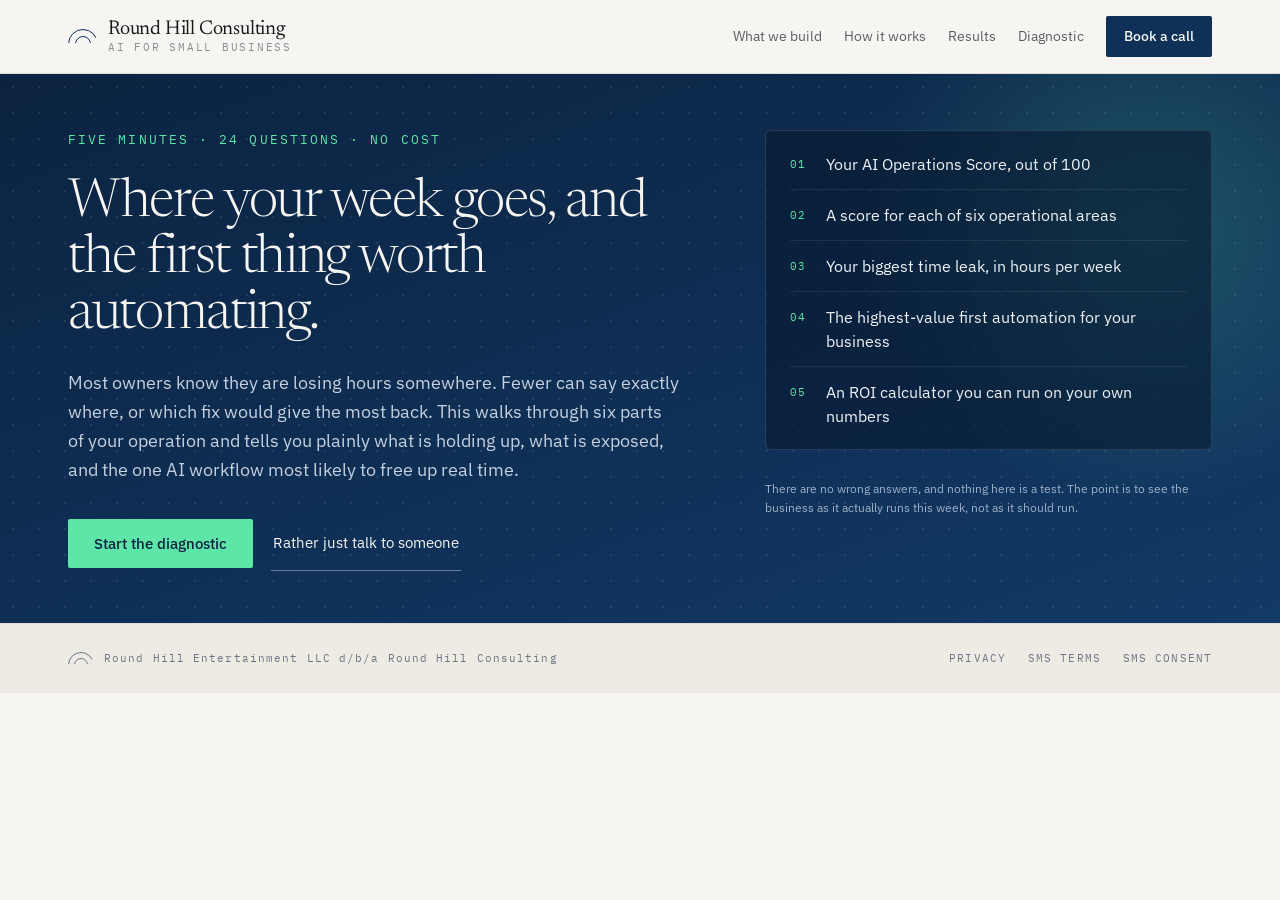
==== diagnostic/index.html @ 585e65a5 "Add files via upload" ====
<!doctype html>
<html lang="en">
<head>
  <meta charset="utf-8">
  <meta name="viewport" content="width=device-width, initial-scale=1">
  <meta name="description" content="A five-minute diagnostic for small business owners: find the biggest time leak in your operation and the first AI workflow worth building.">
  <meta name="theme-color" content="#0B2340">
  <title>Where Your Week Goes | Round Hill Consulting</title>
  <link rel="canonical" href="https://roundhillentertainment.com/diagnostic/">
  <link rel="preconnect" href="https://fonts.googleapis.com">
  <link rel="preconnect" href="https://fonts.gstatic.com" crossorigin>
  <link href="https://fonts.googleapis.com/css2?family=Newsreader:opsz,wght@6..72,300;6..72,400&family=IBM+Plex+Sans:wght@400;500&family=IBM+Plex+Mono:wght@400;500&display=swap" rel="stylesheet">
  <link rel="stylesheet" href="../assets/styles.css">
  <link rel="stylesheet" href="../assets/diagnostic.css">
</head>
<body>
<a class="skip-link" href="#main">Skip to content</a>

<header class="site-header">
  <div class="header-inner">
    <a class="brand" href="../index.html" aria-label="Round Hill Consulting home">
      <span class="mark" aria-hidden="true"></span>
      <span class="brand-text">
        <span class="brand-name">Round Hill Consulting</span>
        <span class="brand-sub">AI for small business</span>
      </span>
    </a>
    <nav class="site-nav" aria-label="Primary navigation">
      <a href="../index.html#services">What we build</a>
      <a href="../index.html#approach">How it works</a>
      <a href="../index.html#work">Results</a>
      <a href="../diagnostic/">Diagnostic</a>
      <a class="nav-cta" href="../index.html#contact">Book a call</a>
    </nav>
  </div>
</header>

<main id="main">

  <!-- ============ INTRO ============ -->
  <section class="dx-hero on-navy" id="dxIntro">
    <div class="dots" aria-hidden="true"></div>
    <div class="glow tr" aria-hidden="true"></div>
    <div class="dx-hero-inner">
      <div>
        <p class="eyebrow">Five minutes &middot; 24 questions &middot; no cost</p>
        <h1>Where your week goes, and the first thing worth automating.</h1>
        <p class="dx-lede">Most owners know they are losing hours somewhere. Fewer can say exactly where, or which fix would give the most back. This walks through six parts of your operation and tells you plainly what is holding up, what is exposed, and the one AI workflow most likely to free up real time.</p>

        <div class="dx-resume" id="dxIntroResume" hidden>
          <p id="dxResumeNote">You have answers saved from last time.</p>
          <button class="dx-linkbtn" type="button" id="dxResume">Pick up where I left off</button>
        </div>

        <div class="actions">
          <button class="btn mint" type="button" id="dxStart">Start the diagnostic</button>
          <a class="link-under" href="../index.html#contact">Rather just talk to someone</a>
        </div>
      </div>

      <div>
        <ul class="dx-get">
          <li><span>01</span>Your AI Operations Score, out of 100</li>
          <li><span>02</span>A score for each of six operational areas</li>
          <li><span>03</span>Your biggest time leak, in hours per week</li>
          <li><span>04</span>The highest-value first automation for your business</li>
          <li><span>05</span>An ROI calculator you can run on your own numbers</li>
        </ul>
        <p class="dx-fineprint">There are no wrong answers, and nothing here is a test. The point is to see the business as it actually runs this week, not as it should run.</p>
      </div>
    </div>
  </section>

  <!-- ============ QUIZ ============ -->
  <section class="dx-quizwrap" id="dxQuiz" hidden>
    <div class="dx-prog">
      <span class="dx-progtrack"><span class="dx-progfill" id="dxProgFill"></span></span>
      <span class="dx-prognum" id="dxProgNum">1 / 24</span>
    </div>
    <div id="dxQCard">
      <p class="dx-part" id="dxPart">Part 1</p>
      <h2 class="dx-qtext" id="dxQText">&nbsp;</h2>
      <div class="dx-opts" id="dxOpts" role="group" aria-label="Answer options"></div>
      <div class="dx-nav">
        <button type="button" id="dxBack">&larr; Back</button>
        <button type="button" id="dxSkip">Skip this one</button>
        <span class="dx-hint">Press 1&ndash;5 to answer</span>
      </div>
    </div>
  </section>

  <!-- ============ RESULTS ============ -->
  <section id="dxResults" hidden>

    <div class="dx-rwrap">
      <div class="dx-verdict">
        <div class="dx-gauge">
          <svg viewBox="0 0 280 160" role="img" aria-labelledby="dxGaugeTitle">
            <title id="dxGaugeTitle">Your AI Operations Score</title>
            <path d="M 20 140 A 120 120 0 0 1 260 140" fill="none" stroke="#E7E5DE" stroke-width="14"/>
            <path d="M 20 140 A 120 120 0 0 1 260 140" fill="none" stroke="#A24A2E" stroke-width="14" stroke-dasharray="147 377" opacity=".16"/>
            <path d="M 20 140 A 120 120 0 0 1 260 140" fill="none" stroke="#B07C28" stroke-width="14" stroke-dasharray="113 377" stroke-dashoffset="-147" opacity=".2"/>
            <path d="M 20 140 A 120 120 0 0 1 260 140" fill="none" stroke="#2F6F4F" stroke-width="14" stroke-dasharray="117 377" stroke-dashoffset="-260" opacity=".18"/>
            <path id="dxArc" d="M 20 140 A 120 120 0 0 1 260 140" fill="none" stroke="#B07C28" stroke-width="14" stroke-dasharray="0 377" stroke-linecap="butt"/>
          </svg>
          <div class="dx-gnum">
            <b id="dxScore">0</b>
            <i>out of 100</i>
          </div>
        </div>
        <div>
          <span class="dx-band-label is-exposed" id="dxBandLabel">Exposed</span>
          <h2 id="dxVerdictH">&nbsp;</h2>
          <p id="dxVerdictP">&nbsp;</p>
        </div>
      </div>

      <div class="grid-3">
        <div class="metric">
          <p class="mono">Time leaking now</p>
          <p class="metric-fig" id="dxLeak">&nbsp;</p>
          <p>Hours a week going into manual admin, chasing and coordination across you and the team.</p>
        </div>
        <div class="metric">
          <p class="mono">Best first target</p>
          <p class="metric-fig" id="dxTarget" style="font-size:30px">&nbsp;</p>
          <p>The area where a single workflow would remove the most repeated effort.</p>
        </div>
        <div class="metric">
          <p class="mono">Recoverable capacity</p>
          <p class="metric-fig" id="dxCapacity">&nbsp;</p>
          <p>Per week, on expected assumptions. You can adjust these in the calculator below.</p>
        </div>
      </div>
    </div>

    <!-- gate -->
    <div class="dx-gate" id="dxLocked">
      <div class="glow" aria-hidden="true"></div>
      <div class="dx-gate-inner">
        <div>
          <h2>Get the full report, including your ROI numbers</h2>
          <p>You have your score. The rest of the report goes into where the time is going and what it is worth. Tell us where to send it and it opens straight away.</p>
          <ul class="dx-locklist">
            <li>Your six area scores, with what each one means</li>
            <li>An impact-versus-effort map of five automation options</li>
            <li>Weekly, monthly and annual capacity figures</li>
            <li>A calculator you can run on your own hourly rates and job values</li>
          </ul>
        </div>
        <form class="dx-form" id="dxGate" novalidate>
          <div class="dx-field">
            <label for="gName">Your name</label>
            <input id="gName" name="name_" type="text" autocomplete="name" required>
          </div>
          <div class="dx-field">
            <label for="gEmail">Email</label>
            <input id="gEmail" name="email" type="email" autocomplete="email" required>
          </div>
          <div class="dx-two">
            <div class="dx-field">
              <label for="gCompany">Business</label>
              <input id="gCompany" name="company" type="text" autocomplete="organization">
            </div>
            <div class="dx-field">
              <label for="gPhone">Phone <span style="text-transform:none;letter-spacing:0">(optional)</span></label>
              <input id="gPhone" name="phone" type="tel" autocomplete="tel">
            </div>
          </div>
          <label class="dx-check">
            <input type="checkbox" name="consent">
            <span>If you have given a phone number, tick here to agree to receive text messages from Round Hill Consulting about your report. Message and data rates may apply. Reply STOP to opt out. See our <a href="../sms-terms/">SMS terms</a>.</span>
          </label>
          <p class="dx-msg" id="dxGateMsg"></p>
          <button class="btn" type="submit">Open my full report</button>
          <p class="dx-fineprint">We use this to send your report and, if it is useful, to follow up once. No list, no drip sequence you did not ask for.</p>
        </form>
      </div>
    </div>

    <!-- full report -->
    <div id="dxFull" hidden>

      <div class="dx-rwrap">
        <section class="dx-sec">
          <div class="dx-sec-head">
            <p class="eyebrow">Your operations map</p>
            <h2>Where the business is holding up, and where it is not</h2>
            <p>Six areas, each scored out of 100 from your answers. Anything in amber or red is where effort is leaking out of the week.</p>
          </div>
          <div id="dxMap"></div>
        </section>

        <section class="dx-sec">
          <div class="dx-sec-head">
            <p class="eyebrow">Your primary insight</p>
            <h2 id="dxInsightH">&nbsp;</h2>
            <p id="dxInsightP">&nbsp;</p>
          </div>
          <div class="dx-matrix">
            <div class="dx-axis-y">Business impact</div>
            <div class="dx-quad is-start">
              <p class="dx-quadlab">High impact &middot; low effort &middot; start here</p>
              <span class="dx-chip" data-opp="leadresp">New lead response and follow-up</span>
            </div>
            <div class="dx-quad">
              <p class="dx-quadlab">High impact &middot; medium effort</p>
              <span class="dx-chip" data-opp="updates">Customer status updates</span>
              <span class="dx-chip" data-opp="handoffs">Internal job handoffs</span>
            </div>
            <div class="dx-quad">
              <p class="dx-quadlab">Medium impact &middot; low effort</p>
              <span class="dx-chip" data-opp="invoices">Invoice and payment reminders</span>
            </div>
            <div class="dx-quad">
              <p class="dx-quadlab">Medium impact &middot; medium effort</p>
              <span class="dx-chip" data-opp="docs">Document and admin flow</span>
            </div>
            <div class="dx-axis-c"></div>
            <div class="dx-axis-x">Lower setup effort</div>
            <div class="dx-axis-x">Higher setup effort</div>
          </div>
        </section>

        <section class="dx-sec">
          <div class="dx-sec-head">
            <p class="eyebrow">What this could change</p>
            <h2>The same week, with one workflow doing the repetitive part</h2>
          </div>
          <div class="dx-ba">
            <div>
              <div class="dx-barow">
                <p>Today</p>
                <div class="dx-batrack"><span class="dx-bafill" id="dxBarToday"></span></div>
                <p class="dx-bafig"><span id="dxToday">0</span> hours a week on manual coordination</p>
              </div>
              <div class="dx-barow">
                <p>With a focused first automation</p>
                <div class="dx-batrack"><span class="dx-bafill is-after" id="dxBarAfter"></span></div>
                <p class="dx-bafig"><span id="dxAfterHrs">0</span> hours a week, freeing <span id="dxSaved">0</span></p>
              </div>
            </div>
            <div class="dx-mult">
              <div class="dx-multrow"><span>Per month</span><b><span id="dxMonth">0</span> hours</b></div>
              <div class="dx-multrow"><span>Per year</span><b><span id="dxYear">0</span> hours</b></div>
              <div class="dx-multrow"><span>Working days a year</span><b><span id="dxDays">0</span> days</b></div>
            </div>
          </div>
        </section>

        <section class="dx-sec">
          <div class="dx-sec-head">
            <p class="eyebrow">ROI calculator</p>
            <h2>Estimated potential impact, on your numbers</h2>
            <p>Prefilled from your answers. Change anything that does not match your business. All figures are estimates of potential, not a forecast.</p>
          </div>

          <div class="dx-calc">
            <div class="dx-inputs">
              <div class="dx-in">
                <label for="cHours">Hours a week on the workflow you want to improve</label>
                <input id="cHours" type="number" min="0" step="0.5" value="10">
              </div>
              <div class="dx-in">
                <label for="cRate">Value of an hour of that time</label>
                <div class="dx-seg">
                  <button type="button" data-rate="100" class="is-on">Owner &middot; $100</button>
                  <button type="button" data-rate="45">Team &middot; $45</button>
                </div>
                <input id="cRate" type="number" min="0" step="5" value="100">
                <em>For a team member, use hourly pay plus taxes, benefits, insurance and overhead. Hourly pay &times; 1.3 is a reasonable starting point.</em>
              </div>
              <div class="dx-in">
                <label for="cAssume">Assumptions</label>
                <select id="cAssume">
                  <option value="conservative">Conservative &middot; 25% automatable, 30% time removed</option>
                  <option value="expected" selected>Expected &middot; 40% automatable, 50% time removed</option>
                  <option value="ambitious">Ambitious &middot; 60% automatable, 70% time removed</option>
                </select>
              </div>

              <label class="dx-toggle">
                <input type="checkbox" id="cLeadsOn">
                <span>Include the revenue effect
                  <em>Only worth doing if you know your enquiry volume and conversion rate. Otherwise the time figures are the honest part.</em>
                </span>
              </label>

              <div id="cLeadFields" hidden>
                <div class="dx-two">
                  <div class="dx-in">
                    <label for="cEnq">Qualified enquiries a month</label>
                    <input id="cEnq" type="number" min="0" step="1" value="20">
                  </div>
                  <div class="dx-in">
                    <label for="cConv">Current conversion rate %</label>
                    <input id="cConv" type="number" min="0" max="100" step="1" value="25">
                  </div>
                </div>
                <div class="dx-in">
                  <label for="cPts">Expected improvement, percentage points</label>
                  <input id="cPts" type="number" min="0" max="20" step="1" value="2">
                  <em>One to three points is realistic from faster response and consistent follow-up. Larger claims are not.</em>
                </div>
                <div class="dx-two">
                  <div class="dx-in">
                    <label for="cJob">Average job value</label>
                    <input id="cJob" type="number" min="0" step="500" value="10000">
                  </div>
                  <div class="dx-in">
                    <label for="cMargin">Gross margin %</label>
                    <input id="cMargin" type="number" min="0" max="100" step="1" value="30">
                  </div>
                </div>
              </div>

              <div class="dx-two">
                <div class="dx-in">
                  <label for="cOneTime">One-time build cost</label>
                  <input id="cOneTime" type="number" min="0" step="500" value="6000">
                </div>
                <div class="dx-in">
                  <label for="cMonthly">Monthly software and support</label>
                  <input id="cMonthly" type="number" min="0" step="50" value="350">
                </div>
              </div>
            </div>

            <div>
              <div class="dx-outs">
                <div class="dx-out"><p>Time back</p><p class="dx-outval" id="oTime">&nbsp;</p></div>
                <div class="dx-out"><p>Labour value a year</p><p class="dx-outval" id="oLabour">&nbsp;</p></div>
                <div class="dx-out"><p>Gross profit potential</p><p class="dx-outval" id="oGp">&nbsp;</p></div>
                <div class="dx-out"><p>Payback</p><p class="dx-outval" id="oPayback">&nbsp;</p></div>
              </div>
              <div class="dx-headline">
                <span>Estimated first-year net value <b id="oNet">&nbsp;</b></span>
                <span class="mono">Estimated ROI <b style="font-size:20px" id="oRoi">&nbsp;</b></span>
              </div>
              <div class="dx-chartwrap">
                <svg id="dxChart" viewBox="0 0 560 170" role="img" aria-label="Cumulative value against investment over twelve months"></svg>
                <div class="dx-legend">
                  <span><i class="dx-swatch" aria-hidden="true"></i>Value recovered</span>
                  <span><i class="dx-swatch is-inv" aria-hidden="true"></i>Investment</span>
                </div>
              </div>
              <p class="dx-leadnote" id="oLeads">&nbsp;</p>
              <details class="dx-details">
                <summary>Assumptions used</summary>
                <p id="oAssumeText">&nbsp;</p>
                <p>Actual results depend on your current process, team adoption and the workflow selected. Revenue figures are potential gross profit, not guaranteed revenue, and use gross profit rather than turnover so the return is not overstated.</p>
              </details>
            </div>
          </div>
        </section>
      </div>

      <div class="dx-close">
        <div class="dx-close-inner">
          <div>
            <p class="eyebrow">Recommended next step</p>
            <h2>Start with <span id="dxNextTarget">&nbsp;</span></h2>
            <p id="dxNextP">&nbsp;</p>
            <p>On a 30-minute AI Operations Review we map this one workflow properly, check these assumptions against how your business actually runs, and tell you the simplest version worth building first. If the numbers do not hold up, we will say so.</p>
            <div class="actions">
              <a class="btn" href="../index.html#contact">Book the review</a>
              <button class="dx-linkbtn" type="button" id="dxRestart">Start the diagnostic again</button>
            </div>
          </div>
          <div>
            <p class="dx-caveat">Your weakest area was <span id="dxWeakest">&nbsp;</span>, which is why the recommendation lands where it does. If you think that is wrong, it usually means one answer was read differently than intended, and it is worth saying so on the call. A diagnostic is a starting point for a conversation, not a verdict on the business.</p>
          </div>
        </div>
      </div>

    </div>
  </section>

</main>

<footer class="site-footer">
  <div class="footer-inner">
    <a class="footer-brand" href="../index.html">
      <span class="mark" aria-hidden="true"></span>
      <span class="footer-legal">Round Hill Entertainment LLC d/b/a Round Hill Consulting</span>
    </a>
    <nav class="footer-nav" aria-label="Footer navigation">
      <a href="../privacy/">Privacy</a>
      <a href="../sms-terms/">SMS terms</a>
      <a href="../sms-consent/">SMS consent</a>
    </nav>
  </div>
</footer>

<script src="../assets/diagnostic.js"></script>
</body>
</html>
---- assets/styles.css ----
/* Round Hill Consulting — 2026 redesign v2 */
:root{
  --paper:#F6F5F1; --panel:#FBFAF7; --tint:#EAECF1; --deep:#EDEBE4;
  --ink:#16181C; --dim:#5A5F66; --mute:#8A8F96; --rule:#DFDDD6; --hair:#E7E5DE;
  --navy:#0F3057; --navy-deep:#0B2340; --mint:#5EE6A8; --mint-ink:#1B7F58;
  --on-navy:#C5D0DF; --on-navy-mute:#9DB0C8; --on-navy-dim:#7F94B0; --navy-line:rgba(255,255,255,.12);
  --max:1240px;
  --serif:'Newsreader',Georgia,'Times New Roman',serif;
  --sans:'IBM Plex Sans',Helvetica,Arial,sans-serif;
  --mono:'IBM Plex Mono',ui-monospace,Menlo,monospace;
}
*{box-sizing:border-box}
html{scroll-behavior:smooth;scroll-padding-top:84px}
body{margin:0;background:var(--paper);color:var(--ink);font-family:var(--sans);font-size:16px;line-height:1.55;-webkit-font-smoothing:antialiased}
img{max-width:100%;display:block}
a{color:var(--navy);text-decoration:none}
a:hover{color:var(--ink)}
h1,h2,h3{font-family:var(--serif);font-weight:300;letter-spacing:-.022em;margin:0;text-wrap:pretty}
h3{font-weight:400}
p{margin:0;text-wrap:pretty}
.wrap{max-width:var(--max);margin:0 auto;padding:0 48px}
.skip-link{position:fixed;top:-60px;left:16px;z-index:100;background:var(--navy);color:var(--paper);padding:10px 14px;transition:top 160ms ease}
.skip-link:focus{top:16px}
.eyebrow{font-family:var(--mono);font-size:13px;letter-spacing:.16em;text-transform:uppercase;color:var(--mute)}
.eyebrow.mint{color:var(--mint)}
.mono{font-family:var(--mono);font-size:10.5px;letter-spacing:.12em;text-transform:uppercase;color:var(--mute)}
.on-navy .eyebrow{color:var(--mint)}

@keyframes wave{0%,100%{transform:scaleY(.25)}50%{transform:scaleY(1)}}
@keyframes ring{0%{transform:scale(.7);opacity:.7}100%{transform:scale(1.9);opacity:0}}
@keyframes blink{0%,49%{opacity:1}50%,100%{opacity:0}}
@keyframes pulse{0%,100%{opacity:1}50%{opacity:.35}}
@keyframes drift{0%{transform:translate3d(0,0,0)}100%{transform:translate3d(-60px,40px,0)}}

/* scroll reveal */
.reveal{opacity:0;transform:translateY(22px);transition:opacity .8s ease,transform .8s ease}
.reveal.d1{transition-delay:.15s}.reveal.d2{transition-delay:.27s}
.reveal.is-in{opacity:1;transform:none}
@media(prefers-reduced-motion:reduce){
  .reveal{opacity:1;transform:none;transition:none}
  *,*::before,*::after{animation-duration:.01ms!important;animation-iteration-count:1!important}
}

/* header */
.site-header{position:sticky;top:0;z-index:50;background:rgba(246,245,241,.88);backdrop-filter:blur(12px);-webkit-backdrop-filter:blur(12px);border-bottom:1px solid var(--rule)}
.header-inner{display:flex;align-items:center;justify-content:space-between;gap:32px;padding:16px 48px;max-width:var(--max);margin:0 auto}
.brand{display:flex;align-items:center;gap:12px;flex:none;color:var(--ink)}
.brand:hover{color:var(--ink)}
.mark{width:28px;height:14px;position:relative;overflow:hidden;flex:none}
.mark::before,.mark::after{content:"";position:absolute;border-radius:50%;border:1.25px solid var(--navy)}
.mark::before{left:0;top:0;width:28px;height:28px}
.mark::after{left:7px;top:7px;width:14px;height:14px}
.brand-text{display:flex;flex-direction:column;gap:3px}
.brand-name{font-family:var(--serif);font-size:20px;line-height:1;letter-spacing:-.01em;white-space:nowrap}
.brand-sub{font-family:var(--mono);font-size:11px;letter-spacing:.16em;text-transform:uppercase;color:var(--mute);line-height:1;white-space:nowrap}
.site-nav{display:flex;align-items:center;flex-wrap:wrap;justify-content:flex-end;gap:10px 22px;font-size:14px;white-space:nowrap}
.site-nav a{color:var(--dim)}
.site-nav a:hover{color:var(--ink)}
.nav-cta{background:var(--navy);color:var(--paper)!important;padding:10px 18px;border-radius:2px;font-size:13.5px;font-weight:500}
.nav-cta:hover{background:var(--ink)}

/* buttons */
.actions{display:flex;align-items:center;gap:18px;flex-wrap:wrap}
.btn{display:inline-flex;align-items:center;background:var(--navy);color:var(--paper)!important;padding:15px 26px;border-radius:2px;font-size:15px;font-weight:500;font-family:var(--sans);border:none;cursor:pointer}
.btn:hover{background:var(--ink)}
.btn.mint{background:var(--mint);color:var(--navy-deep)!important}
.btn.mint:hover{background:var(--paper)}
.link-under{color:var(--ink);padding:15px 2px;font-size:15px;border-bottom:1px solid #C9C6BC}
.link-under:hover{color:var(--navy);border-bottom-color:var(--navy)}
.on-navy .link-under{color:var(--paper);border-bottom-color:rgba(246,245,241,.4)}
.on-navy .link-under:hover{color:var(--paper);border-bottom-color:var(--mint)}

/* dark sections */
.on-navy{background:var(--navy);color:var(--paper);position:relative;overflow:hidden}
.on-navy.deep{background:var(--navy-deep)}
.on-navy a{color:var(--paper)}
.glow{position:absolute;width:620px;height:620px;border-radius:50%;background:radial-gradient(circle,rgba(94,230,168,.2),transparent 65%);pointer-events:none}
.glow.tr{right:-180px;top:-160px}
.glow.bl{left:-200px;bottom:-260px}
.dots{position:absolute;inset:0;background-image:radial-gradient(rgba(255,255,255,.09) 1px,transparent 1px);background-size:26px 26px;animation:drift 18s linear infinite alternate;pointer-events:none}

/* hero */
.hero{background:linear-gradient(160deg,#0B2340 0%,#0F3057 60%,#123A66 100%)}
.hero-inner{position:relative;display:grid;grid-template-columns:minmax(0,1.15fr) minmax(0,1fr);gap:64px;align-items:center;padding:64px 48px 56px;max-width:var(--max);margin:0 auto}
.hero-flag{display:flex;align-items:center;gap:10px;margin-bottom:30px}
.hero-flag .dot{width:7px;height:7px;border-radius:50%;background:var(--mint);box-shadow:0 0 0 4px rgba(94,230,168,.2);animation:pulse 2.4s ease-in-out infinite;flex:none}
.hero-flag span:last-child{font-family:var(--mono);font-size:13px;letter-spacing:.16em;text-transform:uppercase;color:var(--on-navy-mute)}
.hero h1{font-size:clamp(40px,4.8vw,70px);line-height:1.02;letter-spacing:-.025em;margin-bottom:28px;max-width:15em}
.hero-lede{font-size:18.5px;line-height:1.62;color:var(--on-navy);margin-bottom:40px;max-width:32em}
.hero-facts{display:grid;grid-template-columns:repeat(3,minmax(0,1fr));gap:24px;margin-top:56px;padding-top:26px;border-top:1px solid rgba(255,255,255,.14);max-width:560px}
.hero-facts b{display:block;font-family:var(--serif);font-weight:300;font-size:26px;line-height:1}
.hero-facts span{display:block;font-family:var(--mono);font-size:10px;letter-spacing:.14em;text-transform:uppercase;color:var(--on-navy-mute);margin-top:8px}

/* live transcript */
.tx{background:rgba(8,26,48,.72);border:1px solid var(--navy-line);border-radius:6px;box-shadow:0 30px 80px rgba(0,0,0,.35);padding:26px 28px 24px;min-height:520px;display:flex;flex-direction:column;backdrop-filter:blur(8px)}
.tx-head{display:flex;align-items:center;justify-content:space-between;gap:16px;padding-bottom:18px;border-bottom:1px solid rgba(255,255,255,.1)}
.tx-live{display:flex;align-items:center;gap:12px}
.tx-live i{width:8px;height:8px;border-radius:50%;background:var(--mint);animation:pulse 1.6s ease-in-out infinite}
.tx-live span{font-family:var(--mono);font-size:11px;letter-spacing:.14em;text-transform:uppercase;color:var(--on-navy-mute)}
.wave{display:flex;align-items:center;gap:3px;height:18px}
.wave span{width:3px;height:100%;background:var(--mint);transform-origin:center;animation:wave 1.1s ease-in-out infinite}
.wave span:nth-child(2){animation-delay:.15s}.wave span:nth-child(3){animation-delay:.3s}.wave span:nth-child(4){animation-delay:.45s}.wave span:nth-child(5){animation-delay:.6s}.wave span:nth-child(6){animation-delay:.75s}.wave span:nth-child(7){animation-delay:.9s}.wave span:nth-child(8){animation-delay:1.05s}
.tx-body{display:flex;flex-direction:column;gap:16px;padding:22px 0 8px;flex:1}
.tx-line{display:grid;grid-template-columns:76px minmax(0,1fr);gap:14px;align-items:start}
.tx-line b{font-family:var(--mono);font-weight:400;font-size:10px;letter-spacing:.14em;text-transform:uppercase;padding-top:4px;color:var(--on-navy-mute)}
.tx-line.ai b{color:var(--mint)}
.tx-line p{font-size:15.5px;line-height:1.55;color:#EEF1F5}
.caret{display:inline-block;width:8px;height:16px;background:var(--mint);vertical-align:-2px;margin-left:2px;animation:blink 1s steps(1) infinite}
.tx-actions{display:flex;flex-wrap:wrap;gap:8px;min-height:34px;padding-top:14px;border-top:1px solid rgba(255,255,255,.1)}
.chip-done{display:inline-flex;align-items:center;gap:8px;font-family:var(--mono);font-size:10.5px;letter-spacing:.08em;text-transform:uppercase;color:var(--navy-deep);background:var(--mint);padding:7px 10px;border-radius:2px}
.tx-note{font-family:var(--mono);font-size:10.5px;letter-spacing:.1em;color:var(--on-navy-dim);margin-top:16px}

/* week band */
.band{background:var(--tint);border-bottom:1px solid #D6D9E1}
.band-inner{display:grid;grid-template-columns:repeat(2,minmax(0,1fr));gap:64px;align-items:center;padding:48px 48px;max-width:var(--max);margin:0 auto}
.band h2{font-size:clamp(30px,3vw,42px);line-height:1.15;color:var(--navy);margin-bottom:22px}
.band p{font-size:17.5px;line-height:1.68;color:#47505C;max-width:36em}
.week{background:var(--panel);border:1px solid #D6D9E1;padding:28px 30px 24px}
.week-head{display:flex;align-items:baseline;justify-content:space-between;gap:16px;margin-bottom:22px}
.week-head p:first-child{font-family:var(--mono);font-size:13px;letter-spacing:.14em;text-transform:uppercase;color:var(--navy)}
.week-head p:last-child{font-family:var(--serif);font-size:22px;color:var(--navy)}
.week-cols{display:grid;grid-template-columns:repeat(5,minmax(0,1fr));gap:12px;height:200px;align-items:end}
.week-col{display:flex;flex-direction:column;justify-content:flex-end;height:100%;gap:3px}
.week-col i{display:block;transition:height .9s cubic-bezier(.2,.7,.2,1)}
.week-col .adm{background:#C9CDD6}.week-col .wrk{background:var(--navy)}.week-col .ai{background:var(--mint)}
.week-col span{font-family:var(--mono);font-size:10px;letter-spacing:.1em;color:var(--mute);text-align:center;margin-top:8px}
.week-legend{display:flex;gap:20px;flex-wrap:wrap;margin-top:22px;padding-top:16px;border-top:1px solid var(--hair)}
.week-legend span{display:flex;align-items:center;gap:8px;font-size:12.5px;color:var(--dim)}
.week-legend i{width:10px;height:10px;display:block}

/* section furniture */
.section{border-bottom:1px solid var(--rule)}
.section.alt{background:var(--panel)}
.section-head{display:flex;align-items:baseline;justify-content:space-between;gap:40px;flex-wrap:wrap;padding:56px 0 16px}
.section-head h2,.h2{font-size:clamp(30px,3.2vw,44px);line-height:1.1}

/* services — alternating rows */
.svc{display:grid;grid-template-columns:repeat(2,minmax(0,1fr));gap:56px;align-items:center;padding:32px 0;border-top:1px solid var(--hair)}
.svc.flip .svc-text{order:2}
.svc.last{padding-bottom:56px;align-items:start}
.svc-num{font-family:var(--mono);font-size:15px;letter-spacing:.14em;color:var(--mint-ink);margin-bottom:20px}
.svc h3{font-size:clamp(26px,2.6vw,34px);line-height:1.18;letter-spacing:-.015em;margin-bottom:16px}
.svc-text>p:not([class]){font-size:16.5px;line-height:1.62;color:var(--dim);max-width:32em}
.tags{display:flex;flex-wrap:wrap;gap:8px;margin-top:22px}
.tag{font-family:var(--mono);font-size:10.5px;letter-spacing:.08em;text-transform:uppercase;color:var(--dim);border:1px solid var(--rule);padding:5px 9px}
.shot{background:var(--navy-deep);border-radius:6px;padding:28px;color:var(--paper);display:grid;gap:14px}
.shot .lbl{font-family:var(--mono);font-size:10px;letter-spacing:.12em;text-transform:uppercase;color:var(--on-navy-mute)}
.shot .dimlbl{font-family:var(--mono);font-size:10px;letter-spacing:.12em;text-transform:uppercase;color:var(--on-navy-dim)}
.cal{display:grid;grid-template-columns:repeat(5,minmax(0,1fr));gap:6px}
.cal div{background:rgba(255,255,255,.06);padding:12px 10px;border-radius:3px;font-family:var(--mono);font-size:10px;letter-spacing:.1em;color:var(--on-navy-mute)}
.cal .on{background:var(--mint);color:var(--navy-deep)}
.cal .on b{display:block;font-family:var(--sans);font-size:13px;font-weight:500;letter-spacing:0;margin-top:6px}
.crm{display:flex;align-items:center;justify-content:space-between;gap:14px;background:rgba(255,255,255,.06);padding:14px 16px;border-radius:3px}
.crm p:last-of-type{font-size:15px;margin-top:5px}
.crm .ok{color:var(--mint);font-size:18px}
.sms{display:flex;justify-content:flex-end}
.sms div{max-width:78%;background:var(--mint);color:var(--navy-deep);padding:12px 16px;border-radius:14px 14px 3px 14px;font-size:14.5px;line-height:1.5}
.memo{display:flex;gap:12px;align-items:flex-start}
.memo .you{flex:none;width:34px;height:34px;border-radius:50%;background:rgba(255,255,255,.1);display:flex;align-items:center;justify-content:center;font-family:var(--mono);font-size:11px;color:var(--on-navy-mute)}
.memo .bubble{background:rgba(255,255,255,.08);padding:12px 16px;border-radius:3px 14px 14px 14px;font-size:14.5px;line-height:1.5;flex:1}
.memo .wave{height:14px;gap:2px;margin-bottom:8px}.memo .wave span{width:2px;animation-duration:1.3s}
.tasks{display:grid;gap:1px;background:rgba(255,255,255,.08);border:1px solid rgba(255,255,255,.08);border-radius:3px;overflow:hidden}
.task{display:grid;grid-template-columns:26px minmax(0,1fr) auto;gap:12px;align-items:center;background:var(--navy-deep);padding:12px 16px;opacity:.55;transition:opacity .4s ease}
.task b{font-family:var(--mono);font-weight:400;font-size:13px;color:var(--on-navy-dim)}
.task p{font-size:14.5px;color:#EEF1F5}
.task span{font-family:var(--mono);font-size:10px;letter-spacing:.1em;text-transform:uppercase;color:var(--on-navy-dim)}
.task.is-now{opacity:1}.task.is-now b,.task.is-now span{color:var(--paper)}
.task.is-done{opacity:1}.task.is-done b,.task.is-done span{color:var(--mint)}
.browser{background:var(--navy-deep);border-radius:6px;overflow:hidden;color:var(--paper)}
.browser-bar{display:flex;align-items:center;gap:6px;padding:12px 16px;border-bottom:1px solid rgba(255,255,255,.08)}
.browser-bar i{width:9px;height:9px;border-radius:50%;background:rgba(255,255,255,.18)}
.browser-bar span{margin-left:12px;font-family:var(--mono);font-size:10.5px;color:var(--on-navy-dim)}
.avatar-row{display:grid;grid-template-columns:120px minmax(0,1fr);gap:24px;padding:28px;align-items:start}
.avatar{position:relative;width:120px;height:120px;display:flex;align-items:center;justify-content:center}
.avatar i{position:absolute;inset:0;border-radius:50%;border:1px solid var(--mint);animation:ring 2.4s ease-out infinite}
.avatar i:nth-child(2){animation-delay:.8s}.avatar i:nth-child(3){animation-delay:1.6s}
.avatar img{position:relative;width:96px;height:96px;border-radius:50%;object-fit:cover;object-position:50% 30%;border:2px solid rgba(94,230,168,.6)}
.convo{display:grid;gap:12px}
.convo .q{justify-self:end;max-width:85%;background:rgba(255,255,255,.1);padding:11px 15px;border-radius:14px 14px 3px 14px;font-size:14.5px;line-height:1.5}
.convo .a{max-width:90%;background:var(--mint);color:var(--navy-deep);padding:11px 15px;border-radius:14px 14px 14px 3px;font-size:14.5px;line-height:1.5}
.convo .flag{justify-self:start;display:inline-flex;align-items:center;gap:8px;font-family:var(--mono);font-size:10px;letter-spacing:.1em;text-transform:uppercase;color:var(--mint);border:1px solid rgba(94,230,168,.4);padding:6px 10px;border-radius:2px}
.convo .flag i{width:6px;height:6px;border-radius:50%;background:var(--mint)}
.dash-head{display:flex;align-items:center;justify-content:space-between;gap:16px;margin-bottom:4px}
.dash-head .stamp{font-family:var(--mono);font-size:10.5px;letter-spacing:.1em;color:var(--mint)}
.tiles-grid{display:grid;grid-template-columns:repeat(2,minmax(0,1fr));gap:10px}
.jtile{background:rgba(255,255,255,.06);border:1px solid rgba(255,255,255,.1);border-radius:4px;padding:16px;transition:border-color .5s ease,background .5s ease}
.jtile.hot{border-color:var(--mint);background:rgba(94,230,168,.1)}
.jtile b{font-size:15px;font-weight:500}
.jtile .bar{height:4px;background:rgba(255,255,255,.1);margin:12px 0 10px;border-radius:2px;overflow:hidden}
.jtile .bar i{display:block;height:100%;background:var(--mint);transition:width .8s cubic-bezier(.2,.7,.2,1)}
.jtile .stage{font-size:13px;color:var(--on-navy)}
.jtile .next{font-family:var(--mono);font-size:10px;letter-spacing:.1em;text-transform:uppercase;color:var(--on-navy-dim);margin-top:8px}
.list-rows{border-top:1px solid var(--rule)}
.list-row{display:flex;justify-content:space-between;gap:24px;padding:14px 0;border-bottom:1px solid var(--hair);font-size:15px}
.list-row span:last-child{font-family:var(--mono);font-size:11px;letter-spacing:.1em;text-transform:uppercase;color:var(--mute);white-space:nowrap}

/* approach */
.approach-inner{max-width:var(--max);margin:0 auto;padding:60px 48px}
.approach-head{display:grid;grid-template-columns:repeat(2,minmax(0,1fr));gap:56px;align-items:end;margin-bottom:40px}
.approach-head .eyebrow{font-size:15px;letter-spacing:.14em;margin-bottom:18px}
.approach-head p:not(.eyebrow){font-size:17px;line-height:1.64;color:var(--on-navy);max-width:30em}
.steps{list-style:none;margin:0;padding:0;display:grid;grid-template-columns:repeat(3,minmax(0,1fr));gap:1px}
.steps li{background:var(--navy);box-shadow:0 0 0 1px var(--navy-line);padding:32px 30px 36px;display:flex;flex-direction:column;gap:14px}
.step-top{display:flex;justify-content:space-between;align-items:baseline;gap:12px;font-family:var(--mono);font-size:11px;letter-spacing:.14em}
.step-top b{font-weight:400;color:var(--mint)}
.step-top span{color:var(--on-navy-mute)}
.steps h3{font-size:25px;line-height:1.2}
.steps p{font-size:15.5px;line-height:1.6;color:var(--on-navy)}

/* results */
.grid-3{display:grid;grid-template-columns:repeat(3,minmax(0,1fr));gap:1px;border:1px solid var(--rule)}
.metric{background:var(--paper);box-shadow:0 0 0 1px var(--rule);padding:38px 34px 34px}
.metric-fig{font-family:var(--serif);font-weight:300;font-size:64px;line-height:1;letter-spacing:-.03em;color:var(--navy);margin-bottom:18px}
.metric p:not([class]){font-size:15.5px;line-height:1.55;margin-bottom:14px}
.metric .mono{color:var(--mint-ink)}
.pad-b{padding-bottom:56px}

/* firm */
.firm{display:grid;grid-template-columns:minmax(0,1fr) minmax(0,1.5fr);gap:64px;align-items:center;padding:56px 0}
.portrait{aspect-ratio:4/5;max-width:440px;border:1px solid var(--rule);background:#E7EAF0;overflow:hidden;border-radius:4px}
.portrait img{width:100%;height:100%;object-fit:cover;object-position:50% 12%}
.firm h2{font-size:clamp(28px,2.8vw,38px);line-height:1.14;margin:18px 0 24px;max-width:22em}
.firm p:not([class]){font-size:17px;line-height:1.66;color:var(--dim);max-width:40em;margin-bottom:18px}
.stats{display:grid;grid-template-columns:repeat(3,minmax(0,1fr));gap:1px;border:1px solid var(--rule);margin-top:10px}
.stat{background:var(--paper);box-shadow:0 0 0 1px var(--rule);padding:20px 22px}
.stat-val{font-family:var(--serif);font-size:22px;margin-top:8px}

/* diagnostic promo */
.promo-inner{position:relative;max-width:var(--max);margin:0 auto;padding:56px 48px;display:grid;grid-template-columns:repeat(2,minmax(0,1fr));gap:56px;align-items:center}
.promo-inner .eyebrow{margin-bottom:18px}
.promo-inner h2{margin-bottom:20px}
.promo-inner p:not(.eyebrow){font-size:17px;line-height:1.64;color:var(--on-navy);max-width:34em;margin-bottom:30px}
.report{background:rgba(255,255,255,.05);border:1px solid var(--navy-line);border-radius:6px;padding:28px 30px}
.report-head{display:flex;justify-content:space-between;align-items:baseline;gap:16px;margin-bottom:22px}
.report-head .lbl{font-family:var(--mono);font-size:10.5px;letter-spacing:.14em;text-transform:uppercase;color:var(--on-navy-mute)}
.report-head b{font-family:var(--serif);font-weight:300;font-size:30px;line-height:1}
.report-head b small{font-size:14px;color:var(--on-navy-mute)}
.area{display:grid;grid-template-columns:minmax(0,150px) minmax(0,1fr) 34px;gap:14px;align-items:center;margin-bottom:12px}
.area p{font-size:13.5px;color:#EEF1F5}
.area .trk{height:6px;background:rgba(255,255,255,.1);border-radius:3px;overflow:hidden}
.area .trk i{display:block;height:100%;border-radius:3px;width:0;transition:width 1.2s cubic-bezier(.2,.7,.2,1)}
.area .trk .lo{background:#E0785A}.area .trk .mid{background:#E2B04A}.area .trk .hi{background:var(--mint)}
.is-in .area .trk i{width:var(--w)}
.area span{font-family:var(--mono);font-size:11px;color:var(--on-navy-mute);text-align:right}
.report-foot{font-family:var(--mono);font-size:10.5px;letter-spacing:.1em;color:var(--on-navy-dim);margin-top:22px;padding-top:16px;border-top:1px solid rgba(255,255,255,.1)}

/* newsletter */
.news{background:var(--tint);border-bottom:1px solid #D6D9E1}
.news-inner{max-width:var(--max);margin:0 auto;padding:40px 48px;display:grid;grid-template-columns:repeat(2,minmax(0,1fr));gap:40px;align-items:center}
.news .eyebrow{margin-bottom:14px}
.news h2{font-size:clamp(26px,2.6vw,34px);line-height:1.15;color:var(--navy)}
.news form{display:flex;gap:10px;flex-wrap:wrap;align-items:stretch}
.news input{flex:1;min-width:220px;font-family:var(--sans);font-size:15px;padding:14px 16px;border:1px solid #C9CDD6;border-radius:2px;background:var(--panel);color:var(--ink);outline:none}
.news input:focus{border-color:var(--navy);background:#fff}
.news button{font-family:var(--sans);font-size:15px;font-weight:500;background:var(--navy);color:var(--paper);border:none;border-radius:2px;padding:14px 24px;cursor:pointer}
.news button:hover{background:var(--ink)}
.news small{flex-basis:100%;font-size:12.5px;color:var(--dim)}

/* contact */
.contact-head{max-width:32em;padding:56px 0 40px}
.contact-head .eyebrow{margin-bottom:18px}
.contact-head h2{font-size:clamp(32px,3.6vw,50px);line-height:1.06;letter-spacing:-.025em;margin-bottom:20px}
.contact-head p:not([class]){font-size:17.5px;line-height:1.65;color:var(--dim)}
.panels{display:grid;grid-template-columns:repeat(2,minmax(0,1fr));gap:1px;background:var(--rule);border:1px solid var(--rule);align-items:stretch}
.widget-slot{min-height:592px}
.widget-slot chat-widget{display:block;width:100%}
.panel{background:var(--panel);padding:34px 38px 38px}
.panel-head{display:flex;align-items:baseline;justify-content:space-between;gap:24px;padding-bottom:22px;border-bottom:1px solid var(--hair);margin-bottom:26px}
.panel-head h3{font-size:23px;line-height:1.2}
.tiles{display:grid;grid-template-columns:minmax(0,.85fr) minmax(0,1.4fr) minmax(0,.95fr);gap:1px;background:var(--rule);border:1px solid var(--rule);margin-top:1px}
.tile{background:var(--paper);padding:26px 30px;color:var(--ink)}
a.tile:hover{background:var(--tint);color:var(--navy)}
.tile-val{font-family:var(--serif);font-size:22px;letter-spacing:-.01em;margin-top:10px;overflow-wrap:anywhere}
.tile-val.nowrap{white-space:nowrap}
.sms-disclosure{font-size:12.5px;line-height:1.6;color:var(--dim);max-width:60em;padding:26px 0 48px}
.sms-disclosure a{border-bottom:1px solid rgba(15,48,87,.3)}

/* footer */
.site-footer{border-top:1px solid var(--rule);background:var(--deep)}
.footer-inner{display:flex;align-items:center;justify-content:space-between;gap:32px;flex-wrap:wrap;padding:26px 48px;max-width:var(--max);margin:0 auto}
.footer-brand{display:flex;align-items:center;gap:12px}
.footer-brand .mark{width:24px;height:12px}
.footer-brand .mark::before{width:24px;height:24px;border-color:#6E7684}
.footer-brand .mark::after{left:6px;top:6px;width:12px;height:12px;border-color:#6E7684}
.footer-legal{font-family:var(--mono);font-size:11px;letter-spacing:.1em;color:#6E7684}
.footer-nav{display:flex;gap:22px;font-family:var(--mono);font-size:11px;letter-spacing:.1em;text-transform:uppercase}
.footer-nav a{color:#6E7684}
.footer-nav a:hover{color:var(--navy)}

/* inner page hero (legal, 404, diagnostic) */
.page-hero{background:linear-gradient(160deg,#0B2340 0%,#0F3057 70%,#123A66 100%)}
.page-hero-inner{position:relative;max-width:820px;margin:0 auto;padding:56px 48px 48px}
.page-hero-inner.wide{max-width:var(--max)}
.page-hero .eyebrow{color:var(--mint);margin-bottom:18px}
.page-hero h1{font-size:clamp(34px,5vw,54px);line-height:1.04;margin-bottom:22px}
.page-hero .legal-intro{font-size:19px;line-height:1.6;color:var(--on-navy);max-width:38em}
.page-hero .legal-meta{font-family:var(--mono);font-size:12px;letter-spacing:.04em;color:var(--on-navy-mute);border-top:1px solid var(--navy-line);padding-top:22px;margin-top:26px}
.page-hero .legal-meta strong{color:var(--paper);font-weight:500}

/* legal pages */
.legal-page{max-width:820px;margin:0 auto;padding:40px 48px 90px}
.legal-page h2{font-size:26px;line-height:1.2;margin:48px 0 16px;padding-top:26px;border-top:1px solid var(--rule)}
.legal-page h2:first-child{margin-top:0;padding-top:0;border-top:none}
.legal-page p,.legal-page li{font-size:16.5px;line-height:1.7;color:#3C434C}
.legal-page p+p{margin-top:16px}
.legal-page ul{margin:16px 0 0;padding-left:22px}
.legal-page li+li{margin-top:10px}
.legal-page a{border-bottom:1px solid rgba(15,48,87,.3)}
.legal-page blockquote{margin:22px 0;padding:22px 26px;background:var(--panel);border-left:3px solid var(--mint)}
.legal-page blockquote p{font-family:var(--serif);font-size:19px;line-height:1.5;color:var(--ink)}
.policy-highlight{margin:0 0 30px;padding:24px 28px;background:var(--tint);border:1px solid #D6D9E1}
.policy-highlight p{color:var(--navy);font-size:15.5px;line-height:1.6}

/* responsive */
@media(max-width:1000px){
  .hero-inner,.band-inner,.svc,.firm,.approach-head,.promo-inner,.news-inner{grid-template-columns:1fr;gap:40px}
  .svc.flip .svc-text{order:0}
  .hero-inner{padding:48px 48px 44px}
  .tx{min-height:0}
  .steps,.grid-3,.panels,.tiles,.stats{grid-template-columns:1fr}
  .section-head{padding:44px 0 12px}
  .contact-head{padding:44px 0 28px}
  .portrait{max-width:360px}
  .avatar-row{grid-template-columns:1fr}
}
@media(max-width:640px){
  .wrap,.header-inner,.hero-inner,.band-inner,.footer-inner,.legal-page,.approach-inner,.promo-inner,.news-inner,.page-hero-inner{padding-left:24px;padding-right:24px}
  .site-nav{gap:8px 16px;font-size:13px}
  .hero-facts{grid-template-columns:1fr 1fr}
  .tx{padding:20px 18px}
  .tx-line{grid-template-columns:1fr;gap:4px}
  .shot,.week{padding:20px}
  .tiles-grid{grid-template-columns:1fr}
  .panel{padding:26px 24px 30px}
}
---- assets/diagnostic.css ----
/* Round Hill Consulting — diagnostic */
.dx-hero{background:linear-gradient(160deg,#0B2340 0%,#0F3057 60%,#123A66 100%)}
.dx-hero-inner{position:relative;display:grid;grid-template-columns:minmax(0,1.4fr) minmax(0,1fr);gap:72px;align-items:start;padding:56px 48px 52px;max-width:var(--max);margin:0 auto}
.dx-hero .eyebrow{color:var(--mint)}
.dx-hero h1{color:var(--paper);font-size:clamp(34px,4.2vw,58px);line-height:1.04;letter-spacing:-.025em;margin:26px 0 24px;max-width:16em}
.dx-lede{font-size:18px;line-height:1.62;color:var(--on-navy);margin-bottom:32px;max-width:34em}
.dx-get{list-style:none;margin:0 0 30px;padding:0;background:rgba(8,26,48,.6);border:1px solid var(--navy-line);border-radius:6px;padding:8px 24px}
.dx-get li{display:grid;grid-template-columns:22px minmax(0,1fr);gap:14px;padding:13px 0;border-bottom:1px solid rgba(255,255,255,.08);font-size:15.5px;color:#EEF1F5}
.dx-get li:last-child{border-bottom:none}
.dx-get span{font-family:var(--mono);font-size:11px;letter-spacing:.1em;color:var(--mint);padding-top:4px}
.dx-resume[hidden]{display:none}
.dx-resume{margin-bottom:28px;padding:16px 18px;background:rgba(255,255,255,.06);border:1px solid var(--navy-line);display:flex;align-items:center;justify-content:space-between;gap:20px;flex-wrap:wrap}
.dx-resume p{font-size:14.5px;color:var(--on-navy)}
.dx-hero .dx-linkbtn{color:var(--mint);border-bottom-color:rgba(94,230,168,.4)}
.dx-hero .dx-linkbtn:hover{color:var(--paper)}
.dx-hero .dx-fineprint{color:var(--on-navy-mute)}
.dx-linkbtn{background:none;border:none;padding:0;font-family:var(--sans);font-size:14.5px;color:var(--navy);cursor:pointer;border-bottom:1px solid rgba(15,48,87,.35)}
.dx-linkbtn:hover{color:var(--ink)}

/* quiz */
.dx-quizwrap{max-width:880px;margin:0 auto;padding:52px 48px 90px}
.dx-prog{display:flex;align-items:center;gap:20px;margin-bottom:40px}
.dx-progtrack{flex:1;height:2px;background:var(--rule)}
.dx-progfill{display:block;height:2px;background:var(--mint-ink);width:0;transition:width 260ms ease}
.dx-prognum{font-family:var(--mono);font-size:11px;letter-spacing:.12em;color:var(--mute);white-space:nowrap}
.dx-part{font-family:var(--mono);font-size:13px;letter-spacing:.14em;text-transform:uppercase;color:var(--mint-ink);margin-bottom:18px}
.dx-qtext{font-family:var(--serif);font-weight:300;font-size:clamp(26px,3.2vw,38px);line-height:1.16;letter-spacing:-.02em;margin-bottom:34px;max-width:26em}
.dx-opts{display:grid;gap:1px;background:var(--rule);border:1px solid var(--rule)}
.dx-opt{display:grid;grid-template-columns:34px minmax(0,1fr);gap:16px;align-items:center;text-align:left;background:var(--panel);border:none;padding:18px 22px;font-family:var(--sans);font-size:16px;color:var(--ink);cursor:pointer;min-height:56px}
.dx-opt:hover{background:var(--tint)}
.dx-opt.is-on{background:var(--navy-deep);color:var(--paper)}
.dx-opt.is-on .dx-key{color:var(--mint);border-color:rgba(94,230,168,.5)}
.dx-key{font-family:var(--mono);font-size:11px;letter-spacing:.08em;color:var(--mute);border:1px solid var(--rule);width:26px;height:26px;display:inline-flex;align-items:center;justify-content:center}

.dx-nav{display:flex;align-items:center;gap:24px;margin-top:30px}
.dx-nav button{background:none;border:none;font-family:var(--sans);font-size:14.5px;color:var(--dim);cursor:pointer;padding:8px 0}
.dx-nav button:hover:not(:disabled){color:var(--ink)}
.dx-nav button:disabled{color:#C3C0B7;cursor:default}
.dx-hint{font-family:var(--mono);font-size:10.5px;letter-spacing:.1em;text-transform:uppercase;color:var(--mute);margin-left:auto}

/* results */
.dx-rwrap{max-width:var(--max);margin:0 auto;padding:0 48px}
.dx-verdict{display:grid;grid-template-columns:300px minmax(0,1fr);gap:60px;align-items:center;padding:56px 0 44px}
.dx-gauge{position:relative;text-align:center}
.dx-gauge svg{width:100%;max-width:280px;height:auto;overflow:visible}
.dx-gnum{position:absolute;left:0;right:0;bottom:6px;text-align:center}
.dx-gnum b{display:block;font-family:var(--serif);font-weight:300;font-size:64px;line-height:1;letter-spacing:-.03em;color:var(--ink)}
.dx-gnum i{font-family:var(--mono);font-style:normal;font-size:10px;letter-spacing:.14em;text-transform:uppercase;color:var(--mute)}
.dx-band-label{display:inline-block;font-family:var(--mono);font-size:11px;letter-spacing:.16em;text-transform:uppercase;padding:6px 12px;border:1px solid;margin-bottom:18px}
.dx-band-label.is-strong{color:#2F6F4F;border-color:#2F6F4F}
.dx-band-label.is-exposed{color:#8E6520;border-color:#B07C28}
.dx-band-label.is-pressure{color:#8C3D24;border-color:#A24A2E}
.dx-verdict h2{font-size:clamp(27px,3vw,40px);line-height:1.1;margin-bottom:18px;max-width:22em}
.dx-verdict p{font-size:17px;line-height:1.66;color:var(--dim);max-width:42em}

.dx-sec{border-top:1px solid var(--rule);padding:48px 0}
.dx-sec-head{margin-bottom:30px}
.dx-sec-head h2{font-size:clamp(24px,2.5vw,32px);line-height:1.14;margin-top:14px;max-width:26em}
.dx-sec-head p{font-size:16.5px;line-height:1.62;color:var(--dim);max-width:40em;margin-top:14px}

/* operations map */
.dx-maprow{display:grid;grid-template-columns:9px minmax(0,190px) minmax(0,1fr) 34px;gap:18px;align-items:center;padding:13px 0;border-bottom:1px solid var(--hair)}
.dx-maprow:first-child{border-top:1px solid var(--hair)}
.dx-mapdot{width:7px;height:7px;border-radius:50%}
.dx-mapdot.is-strong,.dx-fill.is-strong{background:#2F6F4F}
.dx-mapdot.is-exposed,.dx-fill.is-exposed{background:#B07C28}
.dx-mapdot.is-pressure,.dx-fill.is-pressure{background:#A24A2E}
.dx-maplabel{font-size:15px}
.dx-track{display:block;height:6px;background:var(--rule)}
.dx-fill{display:block;height:6px}
.dx-mapval{font-family:var(--mono);font-size:12px;color:var(--dim);text-align:right}

/* impact / effort matrix */
.dx-matrix{display:grid;grid-template-columns:26px repeat(2,minmax(0,1fr));grid-template-rows:auto auto 26px;gap:1px;background:var(--rule);border:1px solid var(--rule);margin-top:8px}
.dx-quad{background:var(--panel);padding:20px 20px 22px;min-height:150px}
.dx-quad.is-start{background:#EAF7F0}
.dx-quadlab{font-family:var(--mono);font-size:10px;letter-spacing:.12em;text-transform:uppercase;color:var(--mute);margin-bottom:14px}
.dx-chip{display:block;font-size:14.5px;line-height:1.4;color:var(--ink);border:1px solid var(--rule);background:var(--paper);padding:9px 12px}
.dx-chip+.dx-chip{margin-top:8px}
.dx-chip.is-rec{background:var(--navy-deep);color:var(--paper);border-color:var(--navy-deep)}
.dx-chip.is-rec::after{color:var(--mint)}
.dx-chip.is-rec::after{content:" \00b7 recommended";font-family:var(--mono);font-size:9.5px;letter-spacing:.1em;text-transform:uppercase;opacity:.75}
.dx-axis-y{background:var(--panel);writing-mode:vertical-rl;transform:rotate(180deg);display:flex;align-items:center;justify-content:center;font-family:var(--mono);font-size:10px;letter-spacing:.12em;text-transform:uppercase;color:var(--mute);grid-row:span 2}
.dx-axis-x{background:var(--panel);display:flex;align-items:center;justify-content:center;font-family:var(--mono);font-size:10px;letter-spacing:.12em;text-transform:uppercase;color:var(--mute)}
.dx-axis-c{background:var(--panel)}

/* before / after */
.dx-ba{display:grid;grid-template-columns:minmax(0,1.3fr) minmax(0,1fr);gap:56px;align-items:start}
.dx-barow{margin-bottom:22px}
.dx-barow p:first-child{font-family:var(--mono);font-size:10.5px;letter-spacing:.12em;text-transform:uppercase;color:var(--mute);margin-bottom:10px}
.dx-batrack{height:34px;background:var(--rule);position:relative}
.dx-bafill{position:absolute;left:0;top:0;bottom:0;background:var(--navy)}
.dx-bafill.is-after{background:var(--mint)}
.dx-barow p.dx-bafig{font-family:var(--serif);font-size:20px;margin-top:10px;text-transform:none;letter-spacing:0;color:var(--ink)}
.dx-mult{border:1px solid var(--rule);background:var(--panel);padding:24px 26px}
.dx-multrow{display:flex;justify-content:space-between;gap:20px;padding:12px 0;border-bottom:1px solid var(--hair);font-size:15px}
.dx-multrow:last-child{border-bottom:none}
.dx-multrow b{font-family:var(--serif);font-weight:400;font-size:19px}

/* gate */
.dx-gate{background:var(--navy-deep);color:var(--paper);position:relative;overflow:hidden}
.dx-gate .glow{position:absolute;right:-180px;top:-160px;width:620px;height:620px;border-radius:50%;background:radial-gradient(circle,rgba(94,230,168,.18),transparent 65%);pointer-events:none}
.dx-gate-inner{position:relative;display:grid;grid-template-columns:minmax(0,1fr) minmax(0,1.1fr);gap:64px;align-items:start;max-width:var(--max);margin:0 auto;padding:52px 48px 58px}
.dx-gate h2{font-size:clamp(25px,2.6vw,34px);line-height:1.14;color:var(--paper);margin-bottom:16px;max-width:20em}
.dx-gate p{font-size:16.5px;line-height:1.64;color:var(--on-navy);max-width:34em}
.dx-locklist{list-style:none;margin:22px 0 0;padding:0}
.dx-locklist li{font-size:15px;color:var(--on-navy);padding:8px 0 8px 20px;position:relative}
.dx-locklist li::before{content:"";position:absolute;left:0;top:16px;width:7px;height:1px;background:var(--mint)}
.dx-form{display:grid;gap:14px;background:var(--panel);border:1px solid #D6D9E1;border-radius:6px;color:var(--ink);padding:28px 30px 30px}
.dx-field{display:grid;gap:7px}
.dx-field label{font-family:var(--mono);font-size:10.5px;letter-spacing:.12em;text-transform:uppercase;color:var(--mute)}
.dx-field input{font-family:var(--sans);font-size:15px;color:var(--ink);background:var(--paper);border:1px solid var(--rule);border-radius:2px;padding:12px 13px}
.dx-field input:focus{outline:none;border-color:var(--navy);background:#fff}
.dx-two{display:grid;grid-template-columns:1fr 1fr;gap:14px}
.dx-check{display:grid;grid-template-columns:18px minmax(0,1fr);gap:11px;align-items:start;font-size:12.5px;line-height:1.5;color:var(--dim)}
.dx-check input{margin:2px 0 0;accent-color:var(--navy)}
.dx-msg{font-size:13.5px;color:#8C3D24;min-height:1em}
.dx-fineprint{font-size:12px;line-height:1.55;color:var(--mute)}
.dx-gate .dx-form p{color:var(--dim)}
.dx-gate .dx-form .dx-fineprint{color:var(--mute)}
.dx-gate .dx-form .dx-msg{color:#8C3D24}
.dx-gate .dx-check{color:var(--dim)}

/* calculator */
.dx-calc{display:grid;grid-template-columns:minmax(0,1fr) minmax(0,1.15fr);gap:56px;align-items:start}
.dx-inputs{display:grid;gap:20px}
.dx-in{display:grid;gap:7px}
.dx-in label{font-family:var(--mono);font-size:10.5px;letter-spacing:.12em;text-transform:uppercase;color:var(--mute)}
.dx-in em{font-style:normal;font-size:12.5px;line-height:1.5;color:var(--mute)}
.dx-in input,.dx-in select{font-family:var(--sans);font-size:15px;color:var(--ink);background:var(--panel);border:1px solid var(--rule);border-radius:2px;padding:11px 12px;width:100%}
.dx-in input:focus,.dx-in select:focus{outline:none;border-color:var(--navy);background:#fff}
.dx-seg{display:flex;gap:1px;background:var(--rule);border:1px solid var(--rule)}
.dx-seg button{flex:1;background:var(--panel);border:none;font-family:var(--sans);font-size:13.5px;color:var(--dim);padding:11px 8px;cursor:pointer}
.dx-seg button.is-on{background:var(--navy-deep);color:var(--paper)}
.dx-toggle{display:grid;grid-template-columns:18px minmax(0,1fr);gap:11px;align-items:start;font-size:14.5px;color:var(--ink);padding-top:6px;border-top:1px solid var(--hair)}
.dx-toggle input{margin:3px 0 0;accent-color:var(--navy)}
.dx-toggle em{display:block;font-style:normal;font-size:12.5px;color:var(--mute);margin-top:3px}
#cLeadFields{display:grid;gap:20px}
#cLeadFields[hidden]{display:none}
.dx-outs{display:grid;grid-template-columns:1fr 1fr;gap:1px;background:var(--rule);border:1px solid var(--rule)}
.dx-out{background:var(--panel);padding:22px 24px 24px}
.dx-out p:first-child{font-family:var(--mono);font-size:10px;letter-spacing:.12em;text-transform:uppercase;color:var(--mute);margin-bottom:12px}
.dx-out p.dx-outval{font-family:var(--serif);font-weight:300;font-size:32px;line-height:1;letter-spacing:-.02em;color:var(--navy)}
.dx-out p.dx-outval.is-soft{font-size:19px;color:var(--dim);font-family:var(--sans);text-transform:none;letter-spacing:0}
.dx-headline{border:1px solid var(--rule);border-top:none;background:var(--paper);padding:22px 24px;display:flex;align-items:baseline;justify-content:space-between;gap:24px;flex-wrap:wrap}
.dx-headline b{margin-left:10px;font-family:var(--serif);font-weight:300;font-size:34px;letter-spacing:-.025em;color:var(--ink)}
.dx-chartwrap{border:1px solid var(--rule);border-top:none;background:var(--panel);padding:20px 22px 14px}
.dx-chartwrap svg{width:100%;height:auto;display:block}
.dx-ct{font-family:var(--mono);font-size:9px;letter-spacing:.08em;fill:var(--mute)}
.dx-legend{display:flex;gap:20px;flex-wrap:wrap;font-family:var(--mono);font-size:10px;letter-spacing:.1em;text-transform:uppercase;color:var(--mute);margin-top:10px}
.dx-legend span{display:inline-flex;align-items:center;gap:7px}
.dx-swatch{width:14px;height:2px;background:#2F6F4F}
.dx-swatch.is-inv{background:#A9A69C}
.dx-leadnote{font-size:14px;line-height:1.6;color:var(--dim);margin-top:16px}
.dx-details{margin-top:18px;border-top:1px solid var(--hair);padding-top:14px}
.dx-details summary{font-family:var(--mono);font-size:10.5px;letter-spacing:.12em;text-transform:uppercase;color:var(--mint-ink);cursor:pointer}
.dx-details p{font-size:14px;line-height:1.62;color:var(--dim);margin-top:12px}

/* close */
.dx-close{border-top:1px solid var(--rule);background:var(--tint)}
.dx-close-inner{max-width:var(--max);margin:0 auto;padding:52px 48px 60px;display:grid;grid-template-columns:minmax(0,1.25fr) minmax(0,1fr);gap:60px;align-items:start}
.dx-close h2{font-size:clamp(26px,2.8vw,38px);line-height:1.1;margin:14px 0 18px;max-width:22em}
.dx-close p{font-size:17px;line-height:1.65;color:var(--dim);max-width:38em;margin-bottom:26px}
.dx-caveat{font-size:13px;line-height:1.6;color:var(--mute);padding:26px 0 0;border-top:1px solid var(--hair);margin-top:6px}

@media(max-width:1000px){
  .dx-hero-inner,.dx-verdict,.dx-ba,.dx-calc,.dx-gate-inner,.dx-close-inner{grid-template-columns:1fr;gap:40px}
  .dx-hero-inner{padding:48px 48px 44px}
  .dx-gauge{max-width:280px}
  .dx-matrix{grid-template-columns:26px minmax(0,1fr);grid-template-rows:none}
  .dx-axis-y{grid-row:span 4}
  .dx-axis-x,.dx-axis-c{display:none}
  .dx-outs{grid-template-columns:1fr}
}
@media(max-width:640px){
  .dx-hero-inner,.dx-quizwrap,.dx-rwrap,.dx-gate-inner,.dx-close-inner{padding-left:24px;padding-right:24px}
  .dx-maprow{grid-template-columns:9px minmax(0,1fr) 34px;row-gap:8px}
  .dx-maprow .dx-track{grid-column:2/4}
  .dx-two{grid-template-columns:1fr}
}
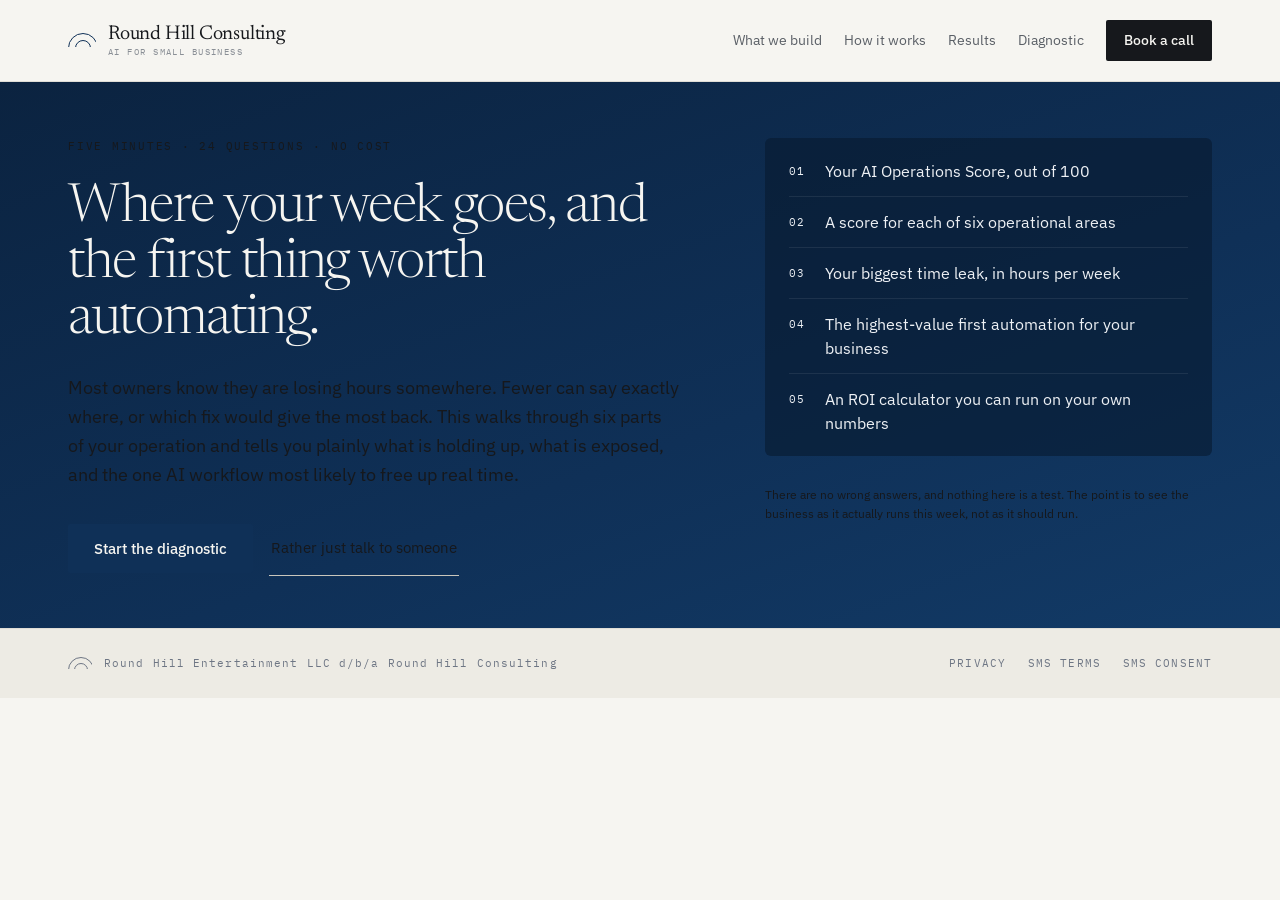
==== commit 628298ae: "Add files via upload Updated calendar and form" ====
--- a/diagnostic/index.html
+++ b/diagnostic/index.html
@@ -182,6 +182,7 @@
     <div id="dxFull" hidden>
 
       <div class="dx-rwrap">
+        <p class="dx-sentmsg" id="dxSentMsg" role="status" hidden></p>
         <section class="dx-sec">
           <div class="dx-sec-head">
             <p class="eyebrow">Your operations map</p>
--- a/assets/styles.css
+++ b/assets/styles.css
@@ -1,49 +1,30 @@
-/* Round Hill Consulting — 2026 redesign v2 */
+/* Round Hill Consulting — 2026 redesign */
 :root{
   --paper:#F6F5F1; --panel:#FBFAF7; --tint:#EAECF1; --deep:#EDEBE4;
   --ink:#16181C; --dim:#5A5F66; --mute:#8A8F96; --rule:#DFDDD6; --hair:#E7E5DE;
-  --navy:#0F3057; --navy-deep:#0B2340; --mint:#5EE6A8; --mint-ink:#1B7F58;
-  --on-navy:#C5D0DF; --on-navy-mute:#9DB0C8; --on-navy-dim:#7F94B0; --navy-line:rgba(255,255,255,.12);
-  --max:1240px;
+  --navy:#0F3057; --max:1240px;
   --serif:'Newsreader',Georgia,'Times New Roman',serif;
   --sans:'IBM Plex Sans',Helvetica,Arial,sans-serif;
   --mono:'IBM Plex Mono',ui-monospace,Menlo,monospace;
 }
 *{box-sizing:border-box}
-html{scroll-behavior:smooth;scroll-padding-top:84px}
+html{scroll-behavior:smooth;scroll-padding-top:90px}
 body{margin:0;background:var(--paper);color:var(--ink);font-family:var(--sans);font-size:16px;line-height:1.55;-webkit-font-smoothing:antialiased}
 img{max-width:100%;display:block}
 a{color:var(--navy);text-decoration:none}
 a:hover{color:var(--ink)}
-h1,h2,h3{font-family:var(--serif);font-weight:300;letter-spacing:-.022em;margin:0;text-wrap:pretty}
+h1,h2,h3{font-family:var(--serif);font-weight:300;letter-spacing:-.022em;margin:0}
 h3{font-weight:400}
 p{margin:0;text-wrap:pretty}
 .wrap{max-width:var(--max);margin:0 auto;padding:0 48px}
 .skip-link{position:fixed;top:-60px;left:16px;z-index:100;background:var(--navy);color:var(--paper);padding:10px 14px;transition:top 160ms ease}
 .skip-link:focus{top:16px}
-.eyebrow{font-family:var(--mono);font-size:13px;letter-spacing:.16em;text-transform:uppercase;color:var(--mute)}
-.eyebrow.mint{color:var(--mint)}
+.eyebrow{font-family:var(--mono);font-size:11px;letter-spacing:.16em;text-transform:uppercase;color:var(--mute)}
 .mono{font-family:var(--mono);font-size:10.5px;letter-spacing:.12em;text-transform:uppercase;color:var(--mute)}
-.on-navy .eyebrow{color:var(--mint)}
-
-@keyframes wave{0%,100%{transform:scaleY(.25)}50%{transform:scaleY(1)}}
-@keyframes ring{0%{transform:scale(.7);opacity:.7}100%{transform:scale(1.9);opacity:0}}
-@keyframes blink{0%,49%{opacity:1}50%,100%{opacity:0}}
-@keyframes pulse{0%,100%{opacity:1}50%{opacity:.35}}
-@keyframes drift{0%{transform:translate3d(0,0,0)}100%{transform:translate3d(-60px,40px,0)}}
-
-/* scroll reveal */
-.reveal{opacity:0;transform:translateY(22px);transition:opacity .8s ease,transform .8s ease}
-.reveal.d1{transition-delay:.15s}.reveal.d2{transition-delay:.27s}
-.reveal.is-in{opacity:1;transform:none}
-@media(prefers-reduced-motion:reduce){
-  .reveal{opacity:1;transform:none;transition:none}
-  *,*::before,*::after{animation-duration:.01ms!important;animation-iteration-count:1!important}
-}
 
 /* header */
-.site-header{position:sticky;top:0;z-index:50;background:rgba(246,245,241,.88);backdrop-filter:blur(12px);-webkit-backdrop-filter:blur(12px);border-bottom:1px solid var(--rule)}
-.header-inner{display:flex;align-items:center;justify-content:space-between;gap:32px;padding:16px 48px;max-width:var(--max);margin:0 auto}
+.site-header{border-bottom:1px solid var(--rule);background:var(--paper)}
+.header-inner{display:flex;align-items:center;justify-content:space-between;gap:40px;padding:20px 48px;max-width:var(--max);margin:0 auto}
 .brand{display:flex;align-items:center;gap:12px;flex:none;color:var(--ink)}
 .brand:hover{color:var(--ink)}
 .mark{width:28px;height:14px;position:relative;overflow:hidden;flex:none}
@@ -52,214 +33,92 @@
 .mark::after{left:7px;top:7px;width:14px;height:14px}
 .brand-text{display:flex;flex-direction:column;gap:3px}
 .brand-name{font-family:var(--serif);font-size:20px;line-height:1;letter-spacing:-.01em;white-space:nowrap}
-.brand-sub{font-family:var(--mono);font-size:11px;letter-spacing:.16em;text-transform:uppercase;color:var(--mute);line-height:1;white-space:nowrap}
+.brand-sub{font-family:var(--mono);font-size:9px;letter-spacing:.16em;text-transform:uppercase;color:var(--mute);line-height:1;white-space:nowrap}
 .site-nav{display:flex;align-items:center;flex-wrap:wrap;justify-content:flex-end;gap:10px 22px;font-size:14px;white-space:nowrap}
 .site-nav a{color:var(--dim)}
 .site-nav a:hover{color:var(--ink)}
-.nav-cta{background:var(--navy);color:var(--paper)!important;padding:10px 18px;border-radius:2px;font-size:13.5px;font-weight:500}
-.nav-cta:hover{background:var(--ink)}
+.nav-cta{background:var(--ink);color:var(--paper)!important;padding:10px 18px;border-radius:2px;font-size:13.5px;font-weight:500}
+.nav-cta:hover{background:var(--navy)}
 
-/* buttons */
-.actions{display:flex;align-items:center;gap:18px;flex-wrap:wrap}
+/* hero */
+.hero{border-bottom:1px solid var(--rule);background-image:repeating-linear-gradient(97deg,transparent 0 23px,rgba(15,48,87,.045) 23px 24px)}
+.hero-inner{display:grid;grid-template-columns:minmax(0,1.45fr) minmax(0,1fr);gap:72px;align-items:start;padding:76px 48px 68px;max-width:var(--max);margin:0 auto}
+.hero-flag{display:flex;align-items:center;gap:10px;margin-bottom:30px}
+.dot{width:5px;height:5px;border-radius:50%;background:var(--navy);flex:none}
+.hero-flag span{font-family:var(--mono);font-size:11px;letter-spacing:.16em;text-transform:uppercase;color:var(--dim)}
+.hero h1{font-size:clamp(38px,4.6vw,68px);line-height:1.03;letter-spacing:-.025em;margin-bottom:28px;max-width:17em}
+.hero-lede{font-size:18.5px;line-height:1.62;color:var(--dim);margin-bottom:40px;max-width:34em}
+.actions{display:flex;align-items:center;gap:16px;flex-wrap:wrap}
 .btn{display:inline-flex;align-items:center;background:var(--navy);color:var(--paper)!important;padding:15px 26px;border-radius:2px;font-size:15px;font-weight:500;font-family:var(--sans);border:none;cursor:pointer}
 .btn:hover{background:var(--ink)}
-.btn.mint{background:var(--mint);color:var(--navy-deep)!important}
-.btn.mint:hover{background:var(--paper)}
 .link-under{color:var(--ink);padding:15px 2px;font-size:15px;border-bottom:1px solid #C9C6BC}
 .link-under:hover{color:var(--navy);border-bottom-color:var(--navy)}
-.on-navy .link-under{color:var(--paper);border-bottom-color:rgba(246,245,241,.4)}
-.on-navy .link-under:hover{color:var(--paper);border-bottom-color:var(--mint)}
+.spec{border:1px solid var(--rule);background:var(--panel);padding:30px 30px 26px}
+.spec-title{font-family:var(--mono);font-size:10.5px;letter-spacing:.16em;text-transform:uppercase;color:var(--mute);padding-bottom:18px;border-bottom:1px solid var(--hair)}
+.spec-row{display:flex;justify-content:space-between;gap:20px;padding:16px 0;border-bottom:1px solid var(--hair);font-size:14px}
+.spec-row:last-of-type{border-bottom:none}
+.spec-row dt{color:var(--mute)}
+.spec-row dd{margin:0;text-align:right}
+.spec-note{font-size:13.5px;line-height:1.55;color:var(--dim);margin-top:22px;padding-top:20px;border-top:1px solid var(--hair)}
 
-/* dark sections */
-.on-navy{background:var(--navy);color:var(--paper);position:relative;overflow:hidden}
-.on-navy.deep{background:var(--navy-deep)}
-.on-navy a{color:var(--paper)}
-.glow{position:absolute;width:620px;height:620px;border-radius:50%;background:radial-gradient(circle,rgba(94,230,168,.2),transparent 65%);pointer-events:none}
-.glow.tr{right:-180px;top:-160px}
-.glow.bl{left:-200px;bottom:-260px}
-.dots{position:absolute;inset:0;background-image:radial-gradient(rgba(255,255,255,.09) 1px,transparent 1px);background-size:26px 26px;animation:drift 18s linear infinite alternate;pointer-events:none}
-
-/* hero */
-.hero{background:linear-gradient(160deg,#0B2340 0%,#0F3057 60%,#123A66 100%)}
-.hero-inner{position:relative;display:grid;grid-template-columns:minmax(0,1.15fr) minmax(0,1fr);gap:64px;align-items:center;padding:64px 48px 56px;max-width:var(--max);margin:0 auto}
-.hero-flag{display:flex;align-items:center;gap:10px;margin-bottom:30px}
-.hero-flag .dot{width:7px;height:7px;border-radius:50%;background:var(--mint);box-shadow:0 0 0 4px rgba(94,230,168,.2);animation:pulse 2.4s ease-in-out infinite;flex:none}
-.hero-flag span:last-child{font-family:var(--mono);font-size:13px;letter-spacing:.16em;text-transform:uppercase;color:var(--on-navy-mute)}
-.hero h1{font-size:clamp(40px,4.8vw,70px);line-height:1.02;letter-spacing:-.025em;margin-bottom:28px;max-width:15em}
-.hero-lede{font-size:18.5px;line-height:1.62;color:var(--on-navy);margin-bottom:40px;max-width:32em}
-.hero-facts{display:grid;grid-template-columns:repeat(3,minmax(0,1fr));gap:24px;margin-top:56px;padding-top:26px;border-top:1px solid rgba(255,255,255,.14);max-width:560px}
-.hero-facts b{display:block;font-family:var(--serif);font-weight:300;font-size:26px;line-height:1}
-.hero-facts span{display:block;font-family:var(--mono);font-size:10px;letter-spacing:.14em;text-transform:uppercase;color:var(--on-navy-mute);margin-top:8px}
-
-/* live transcript */
-.tx{background:rgba(8,26,48,.72);border:1px solid var(--navy-line);border-radius:6px;box-shadow:0 30px 80px rgba(0,0,0,.35);padding:26px 28px 24px;min-height:520px;display:flex;flex-direction:column;backdrop-filter:blur(8px)}
-.tx-head{display:flex;align-items:center;justify-content:space-between;gap:16px;padding-bottom:18px;border-bottom:1px solid rgba(255,255,255,.1)}
-.tx-live{display:flex;align-items:center;gap:12px}
-.tx-live i{width:8px;height:8px;border-radius:50%;background:var(--mint);animation:pulse 1.6s ease-in-out infinite}
-.tx-live span{font-family:var(--mono);font-size:11px;letter-spacing:.14em;text-transform:uppercase;color:var(--on-navy-mute)}
-.wave{display:flex;align-items:center;gap:3px;height:18px}
-.wave span{width:3px;height:100%;background:var(--mint);transform-origin:center;animation:wave 1.1s ease-in-out infinite}
-.wave span:nth-child(2){animation-delay:.15s}.wave span:nth-child(3){animation-delay:.3s}.wave span:nth-child(4){animation-delay:.45s}.wave span:nth-child(5){animation-delay:.6s}.wave span:nth-child(6){animation-delay:.75s}.wave span:nth-child(7){animation-delay:.9s}.wave span:nth-child(8){animation-delay:1.05s}
-.tx-body{display:flex;flex-direction:column;gap:16px;padding:22px 0 8px;flex:1}
-.tx-line{display:grid;grid-template-columns:76px minmax(0,1fr);gap:14px;align-items:start}
-.tx-line b{font-family:var(--mono);font-weight:400;font-size:10px;letter-spacing:.14em;text-transform:uppercase;padding-top:4px;color:var(--on-navy-mute)}
-.tx-line.ai b{color:var(--mint)}
-.tx-line p{font-size:15.5px;line-height:1.55;color:#EEF1F5}
-.caret{display:inline-block;width:8px;height:16px;background:var(--mint);vertical-align:-2px;margin-left:2px;animation:blink 1s steps(1) infinite}
-.tx-actions{display:flex;flex-wrap:wrap;gap:8px;min-height:34px;padding-top:14px;border-top:1px solid rgba(255,255,255,.1)}
-.chip-done{display:inline-flex;align-items:center;gap:8px;font-family:var(--mono);font-size:10.5px;letter-spacing:.08em;text-transform:uppercase;color:var(--navy-deep);background:var(--mint);padding:7px 10px;border-radius:2px}
-.tx-note{font-family:var(--mono);font-size:10.5px;letter-spacing:.1em;color:var(--on-navy-dim);margin-top:16px}
-
-/* week band */
+/* statement band */
 .band{background:var(--tint);border-bottom:1px solid #D6D9E1}
-.band-inner{display:grid;grid-template-columns:repeat(2,minmax(0,1fr));gap:64px;align-items:center;padding:48px 48px;max-width:var(--max);margin:0 auto}
-.band h2{font-size:clamp(30px,3vw,42px);line-height:1.15;color:var(--navy);margin-bottom:22px}
-.band p{font-size:17.5px;line-height:1.68;color:#47505C;max-width:36em}
-.week{background:var(--panel);border:1px solid #D6D9E1;padding:28px 30px 24px}
-.week-head{display:flex;align-items:baseline;justify-content:space-between;gap:16px;margin-bottom:22px}
-.week-head p:first-child{font-family:var(--mono);font-size:13px;letter-spacing:.14em;text-transform:uppercase;color:var(--navy)}
-.week-head p:last-child{font-family:var(--serif);font-size:22px;color:var(--navy)}
-.week-cols{display:grid;grid-template-columns:repeat(5,minmax(0,1fr));gap:12px;height:200px;align-items:end}
-.week-col{display:flex;flex-direction:column;justify-content:flex-end;height:100%;gap:3px}
-.week-col i{display:block;transition:height .9s cubic-bezier(.2,.7,.2,1)}
-.week-col .adm{background:#C9CDD6}.week-col .wrk{background:var(--navy)}.week-col .ai{background:var(--mint)}
-.week-col span{font-family:var(--mono);font-size:10px;letter-spacing:.1em;color:var(--mute);text-align:center;margin-top:8px}
-.week-legend{display:flex;gap:20px;flex-wrap:wrap;margin-top:22px;padding-top:16px;border-top:1px solid var(--hair)}
-.week-legend span{display:flex;align-items:center;gap:8px;font-size:12.5px;color:var(--dim)}
-.week-legend i{width:10px;height:10px;display:block}
+.band-inner{display:grid;grid-template-columns:minmax(0,1fr) minmax(0,1.15fr);gap:72px;align-items:center;padding:60px 48px;max-width:var(--max);margin:0 auto}
+.band h2{font-size:clamp(28px,2.7vw,38px);line-height:1.2;color:var(--navy)}
+.band p{font-size:17.5px;line-height:1.68;color:#47505C;max-width:40em}
 
 /* section furniture */
 .section{border-bottom:1px solid var(--rule)}
 .section.alt{background:var(--panel)}
-.section-head{display:flex;align-items:baseline;justify-content:space-between;gap:40px;flex-wrap:wrap;padding:56px 0 16px}
-.section-head h2,.h2{font-size:clamp(30px,3.2vw,44px);line-height:1.1}
+.section-head{display:flex;align-items:baseline;justify-content:space-between;gap:40px;padding:64px 0 32px}
+.section-head h2{font-size:clamp(28px,3vw,40px);line-height:1.1}
+.pad-b{padding-bottom:64px}
 
-/* services — alternating rows */
-.svc{display:grid;grid-template-columns:repeat(2,minmax(0,1fr));gap:56px;align-items:center;padding:32px 0;border-top:1px solid var(--hair)}
-.svc.flip .svc-text{order:2}
-.svc.last{padding-bottom:56px;align-items:start}
-.svc-num{font-family:var(--mono);font-size:15px;letter-spacing:.14em;color:var(--mint-ink);margin-bottom:20px}
-.svc h3{font-size:clamp(26px,2.6vw,34px);line-height:1.18;letter-spacing:-.015em;margin-bottom:16px}
-.svc-text>p:not([class]){font-size:16.5px;line-height:1.62;color:var(--dim);max-width:32em}
-.tags{display:flex;flex-wrap:wrap;gap:8px;margin-top:22px}
+/* services */
+.grid-2{display:grid;grid-template-columns:repeat(2,minmax(0,1fr));border-top:1px solid var(--rule);border-left:1px solid var(--rule)}
+.card{border-right:1px solid var(--rule);border-bottom:1px solid var(--rule);padding:38px 40px 42px;background:var(--paper)}
+.card:hover{background:var(--panel)}
+.card-num{font-family:var(--mono);font-size:11px;letter-spacing:.16em;color:var(--navy);margin-bottom:22px}
+.card h3{font-size:25px;line-height:1.2;letter-spacing:-.015em;margin-bottom:14px}
+.card p:not([class]){font-size:15.5px;line-height:1.6;color:var(--dim);max-width:30em}
+.tags{display:flex;flex-wrap:wrap;gap:8px;margin-top:20px}
 .tag{font-family:var(--mono);font-size:10.5px;letter-spacing:.08em;text-transform:uppercase;color:var(--dim);border:1px solid var(--rule);padding:5px 9px}
-.shot{background:var(--navy-deep);border-radius:6px;padding:28px;color:var(--paper);display:grid;gap:14px}
-.shot .lbl{font-family:var(--mono);font-size:10px;letter-spacing:.12em;text-transform:uppercase;color:var(--on-navy-mute)}
-.shot .dimlbl{font-family:var(--mono);font-size:10px;letter-spacing:.12em;text-transform:uppercase;color:var(--on-navy-dim)}
-.cal{display:grid;grid-template-columns:repeat(5,minmax(0,1fr));gap:6px}
-.cal div{background:rgba(255,255,255,.06);padding:12px 10px;border-radius:3px;font-family:var(--mono);font-size:10px;letter-spacing:.1em;color:var(--on-navy-mute)}
-.cal .on{background:var(--mint);color:var(--navy-deep)}
-.cal .on b{display:block;font-family:var(--sans);font-size:13px;font-weight:500;letter-spacing:0;margin-top:6px}
-.crm{display:flex;align-items:center;justify-content:space-between;gap:14px;background:rgba(255,255,255,.06);padding:14px 16px;border-radius:3px}
-.crm p:last-of-type{font-size:15px;margin-top:5px}
-.crm .ok{color:var(--mint);font-size:18px}
-.sms{display:flex;justify-content:flex-end}
-.sms div{max-width:78%;background:var(--mint);color:var(--navy-deep);padding:12px 16px;border-radius:14px 14px 3px 14px;font-size:14.5px;line-height:1.5}
-.memo{display:flex;gap:12px;align-items:flex-start}
-.memo .you{flex:none;width:34px;height:34px;border-radius:50%;background:rgba(255,255,255,.1);display:flex;align-items:center;justify-content:center;font-family:var(--mono);font-size:11px;color:var(--on-navy-mute)}
-.memo .bubble{background:rgba(255,255,255,.08);padding:12px 16px;border-radius:3px 14px 14px 14px;font-size:14.5px;line-height:1.5;flex:1}
-.memo .wave{height:14px;gap:2px;margin-bottom:8px}.memo .wave span{width:2px;animation-duration:1.3s}
-.tasks{display:grid;gap:1px;background:rgba(255,255,255,.08);border:1px solid rgba(255,255,255,.08);border-radius:3px;overflow:hidden}
-.task{display:grid;grid-template-columns:26px minmax(0,1fr) auto;gap:12px;align-items:center;background:var(--navy-deep);padding:12px 16px;opacity:.55;transition:opacity .4s ease}
-.task b{font-family:var(--mono);font-weight:400;font-size:13px;color:var(--on-navy-dim)}
-.task p{font-size:14.5px;color:#EEF1F5}
-.task span{font-family:var(--mono);font-size:10px;letter-spacing:.1em;text-transform:uppercase;color:var(--on-navy-dim)}
-.task.is-now{opacity:1}.task.is-now b,.task.is-now span{color:var(--paper)}
-.task.is-done{opacity:1}.task.is-done b,.task.is-done span{color:var(--mint)}
-.browser{background:var(--navy-deep);border-radius:6px;overflow:hidden;color:var(--paper)}
-.browser-bar{display:flex;align-items:center;gap:6px;padding:12px 16px;border-bottom:1px solid rgba(255,255,255,.08)}
-.browser-bar i{width:9px;height:9px;border-radius:50%;background:rgba(255,255,255,.18)}
-.browser-bar span{margin-left:12px;font-family:var(--mono);font-size:10.5px;color:var(--on-navy-dim)}
-.avatar-row{display:grid;grid-template-columns:120px minmax(0,1fr);gap:24px;padding:28px;align-items:start}
-.avatar{position:relative;width:120px;height:120px;display:flex;align-items:center;justify-content:center}
-.avatar i{position:absolute;inset:0;border-radius:50%;border:1px solid var(--mint);animation:ring 2.4s ease-out infinite}
-.avatar i:nth-child(2){animation-delay:.8s}.avatar i:nth-child(3){animation-delay:1.6s}
-.avatar img{position:relative;width:96px;height:96px;border-radius:50%;object-fit:cover;object-position:50% 30%;border:2px solid rgba(94,230,168,.6)}
-.convo{display:grid;gap:12px}
-.convo .q{justify-self:end;max-width:85%;background:rgba(255,255,255,.1);padding:11px 15px;border-radius:14px 14px 3px 14px;font-size:14.5px;line-height:1.5}
-.convo .a{max-width:90%;background:var(--mint);color:var(--navy-deep);padding:11px 15px;border-radius:14px 14px 14px 3px;font-size:14.5px;line-height:1.5}
-.convo .flag{justify-self:start;display:inline-flex;align-items:center;gap:8px;font-family:var(--mono);font-size:10px;letter-spacing:.1em;text-transform:uppercase;color:var(--mint);border:1px solid rgba(94,230,168,.4);padding:6px 10px;border-radius:2px}
-.convo .flag i{width:6px;height:6px;border-radius:50%;background:var(--mint)}
-.dash-head{display:flex;align-items:center;justify-content:space-between;gap:16px;margin-bottom:4px}
-.dash-head .stamp{font-family:var(--mono);font-size:10.5px;letter-spacing:.1em;color:var(--mint)}
-.tiles-grid{display:grid;grid-template-columns:repeat(2,minmax(0,1fr));gap:10px}
-.jtile{background:rgba(255,255,255,.06);border:1px solid rgba(255,255,255,.1);border-radius:4px;padding:16px;transition:border-color .5s ease,background .5s ease}
-.jtile.hot{border-color:var(--mint);background:rgba(94,230,168,.1)}
-.jtile b{font-size:15px;font-weight:500}
-.jtile .bar{height:4px;background:rgba(255,255,255,.1);margin:12px 0 10px;border-radius:2px;overflow:hidden}
-.jtile .bar i{display:block;height:100%;background:var(--mint);transition:width .8s cubic-bezier(.2,.7,.2,1)}
-.jtile .stage{font-size:13px;color:var(--on-navy)}
-.jtile .next{font-family:var(--mono);font-size:10px;letter-spacing:.1em;text-transform:uppercase;color:var(--on-navy-dim);margin-top:8px}
-.list-rows{border-top:1px solid var(--rule)}
-.list-row{display:flex;justify-content:space-between;gap:24px;padding:14px 0;border-bottom:1px solid var(--hair);font-size:15px}
+.card-wide{grid-column:span 2;display:grid;grid-template-columns:minmax(0,1fr) minmax(0,1.15fr);gap:48px;align-items:start}
+.list-rows{border-top:1px solid var(--hair)}
+.list-row{display:flex;justify-content:space-between;gap:24px;padding:13px 0;border-bottom:1px solid var(--hair);font-size:14.5px}
+.list-row:last-child{border-bottom:none}
 .list-row span:last-child{font-family:var(--mono);font-size:11px;letter-spacing:.1em;text-transform:uppercase;color:var(--mute);white-space:nowrap}
 
 /* approach */
-.approach-inner{max-width:var(--max);margin:0 auto;padding:60px 48px}
-.approach-head{display:grid;grid-template-columns:repeat(2,minmax(0,1fr));gap:56px;align-items:end;margin-bottom:40px}
-.approach-head .eyebrow{font-size:15px;letter-spacing:.14em;margin-bottom:18px}
-.approach-head p:not(.eyebrow){font-size:17px;line-height:1.64;color:var(--on-navy);max-width:30em}
-.steps{list-style:none;margin:0;padding:0;display:grid;grid-template-columns:repeat(3,minmax(0,1fr));gap:1px}
-.steps li{background:var(--navy);box-shadow:0 0 0 1px var(--navy-line);padding:32px 30px 36px;display:flex;flex-direction:column;gap:14px}
-.step-top{display:flex;justify-content:space-between;align-items:baseline;gap:12px;font-family:var(--mono);font-size:11px;letter-spacing:.14em}
-.step-top b{font-weight:400;color:var(--mint)}
-.step-top span{color:var(--on-navy-mute)}
-.steps h3{font-size:25px;line-height:1.2}
-.steps p{font-size:15.5px;line-height:1.6;color:var(--on-navy)}
+.split{display:grid;grid-template-columns:minmax(0,1fr) minmax(0,2fr);gap:72px;align-items:start;padding:64px 0}
+.split h2{font-size:clamp(28px,3vw,40px);line-height:1.1;margin:20px 0}
+.split-lede{font-size:16px;line-height:1.62;color:var(--dim);max-width:26em}
+.steps{border-top:1px solid var(--rule);list-style:none;margin:0;padding:0}
+.steps li{display:grid;grid-template-columns:64px minmax(0,1fr) 140px;gap:32px;padding:26px 0;border-bottom:1px solid var(--rule);align-items:start}
+.step-num{font-family:var(--mono);font-size:11px;letter-spacing:.14em;color:var(--navy);padding-top:6px}
+.steps h3{font-size:24px;line-height:1.2;margin-bottom:10px}
+.steps p{font-size:15.5px;line-height:1.6;color:var(--dim);max-width:38em}
+.step-when{font-family:var(--mono);font-size:12px;color:var(--mute);text-align:right;padding-top:8px}
 
 /* results */
-.grid-3{display:grid;grid-template-columns:repeat(3,minmax(0,1fr));gap:1px;border:1px solid var(--rule)}
-.metric{background:var(--paper);box-shadow:0 0 0 1px var(--rule);padding:38px 34px 34px}
-.metric-fig{font-family:var(--serif);font-weight:300;font-size:64px;line-height:1;letter-spacing:-.03em;color:var(--navy);margin-bottom:18px}
+.grid-3{display:grid;grid-template-columns:repeat(3,minmax(0,1fr));gap:1px;background:var(--rule);border:1px solid var(--rule)}
+.metric{background:var(--paper);padding:36px 34px 34px}
+.metric-fig{font-family:var(--serif);font-weight:300;font-size:52px;line-height:1;letter-spacing:-.03em;color:var(--navy);margin-bottom:18px}
 .metric p:not([class]){font-size:15.5px;line-height:1.55;margin-bottom:14px}
-.metric .mono{color:var(--mint-ink)}
-.pad-b{padding-bottom:56px}
 
 /* firm */
-.firm{display:grid;grid-template-columns:minmax(0,1fr) minmax(0,1.5fr);gap:64px;align-items:center;padding:56px 0}
-.portrait{aspect-ratio:4/5;max-width:440px;border:1px solid var(--rule);background:#E7EAF0;overflow:hidden;border-radius:4px}
+.firm{display:grid;grid-template-columns:minmax(0,1fr) minmax(0,1.5fr);gap:72px;align-items:start;padding:64px 0}
+.portrait{aspect-ratio:4/5;border:1px solid var(--rule);background:#E7EAF0;overflow:hidden}
 .portrait img{width:100%;height:100%;object-fit:cover;object-position:50% 12%}
-.firm h2{font-size:clamp(28px,2.8vw,38px);line-height:1.14;margin:18px 0 24px;max-width:22em}
-.firm p:not([class]){font-size:17px;line-height:1.66;color:var(--dim);max-width:40em;margin-bottom:18px}
-.stats{display:grid;grid-template-columns:repeat(3,minmax(0,1fr));gap:1px;border:1px solid var(--rule);margin-top:10px}
-.stat{background:var(--paper);box-shadow:0 0 0 1px var(--rule);padding:20px 22px}
+.firm h2{font-size:clamp(26px,2.7vw,36px);line-height:1.14;margin:20px 0 24px;max-width:24em}
+.firm p:not([class]){font-size:17px;line-height:1.66;color:var(--dim);max-width:40em;margin-bottom:20px}
+.stats{display:grid;grid-template-columns:repeat(3,minmax(0,1fr));gap:1px;background:var(--rule);border:1px solid var(--rule);margin-top:16px}
+.stat{background:var(--panel);padding:22px 24px}
 .stat-val{font-family:var(--serif);font-size:22px;margin-top:8px}
 
-/* diagnostic promo */
-.promo-inner{position:relative;max-width:var(--max);margin:0 auto;padding:56px 48px;display:grid;grid-template-columns:repeat(2,minmax(0,1fr));gap:56px;align-items:center}
-.promo-inner .eyebrow{margin-bottom:18px}
-.promo-inner h2{margin-bottom:20px}
-.promo-inner p:not(.eyebrow){font-size:17px;line-height:1.64;color:var(--on-navy);max-width:34em;margin-bottom:30px}
-.report{background:rgba(255,255,255,.05);border:1px solid var(--navy-line);border-radius:6px;padding:28px 30px}
-.report-head{display:flex;justify-content:space-between;align-items:baseline;gap:16px;margin-bottom:22px}
-.report-head .lbl{font-family:var(--mono);font-size:10.5px;letter-spacing:.14em;text-transform:uppercase;color:var(--on-navy-mute)}
-.report-head b{font-family:var(--serif);font-weight:300;font-size:30px;line-height:1}
-.report-head b small{font-size:14px;color:var(--on-navy-mute)}
-.area{display:grid;grid-template-columns:minmax(0,150px) minmax(0,1fr) 34px;gap:14px;align-items:center;margin-bottom:12px}
-.area p{font-size:13.5px;color:#EEF1F5}
-.area .trk{height:6px;background:rgba(255,255,255,.1);border-radius:3px;overflow:hidden}
-.area .trk i{display:block;height:100%;border-radius:3px;width:0;transition:width 1.2s cubic-bezier(.2,.7,.2,1)}
-.area .trk .lo{background:#E0785A}.area .trk .mid{background:#E2B04A}.area .trk .hi{background:var(--mint)}
-.is-in .area .trk i{width:var(--w)}
-.area span{font-family:var(--mono);font-size:11px;color:var(--on-navy-mute);text-align:right}
-.report-foot{font-family:var(--mono);font-size:10.5px;letter-spacing:.1em;color:var(--on-navy-dim);margin-top:22px;padding-top:16px;border-top:1px solid rgba(255,255,255,.1)}
-
-/* newsletter */
-.news{background:var(--tint);border-bottom:1px solid #D6D9E1}
-.news-inner{max-width:var(--max);margin:0 auto;padding:40px 48px;display:grid;grid-template-columns:repeat(2,minmax(0,1fr));gap:40px;align-items:center}
-.news .eyebrow{margin-bottom:14px}
-.news h2{font-size:clamp(26px,2.6vw,34px);line-height:1.15;color:var(--navy)}
-.news form{display:flex;gap:10px;flex-wrap:wrap;align-items:stretch}
-.news input{flex:1;min-width:220px;font-family:var(--sans);font-size:15px;padding:14px 16px;border:1px solid #C9CDD6;border-radius:2px;background:var(--panel);color:var(--ink);outline:none}
-.news input:focus{border-color:var(--navy);background:#fff}
-.news button{font-family:var(--sans);font-size:15px;font-weight:500;background:var(--navy);color:var(--paper);border:none;border-radius:2px;padding:14px 24px;cursor:pointer}
-.news button:hover{background:var(--ink)}
-.news small{flex-basis:100%;font-size:12.5px;color:var(--dim)}
-
 /* contact */
-.contact-head{max-width:32em;padding:56px 0 40px}
-.contact-head .eyebrow{margin-bottom:18px}
-.contact-head h2{font-size:clamp(32px,3.6vw,50px);line-height:1.06;letter-spacing:-.025em;margin-bottom:20px}
+.contact-head{max-width:30em;padding:68px 0 40px}
+.contact-head h2{font-size:clamp(30px,3.4vw,48px);line-height:1.08;letter-spacing:-.025em;margin:20px 0 22px}
 .contact-head p:not([class]){font-size:17.5px;line-height:1.65;color:var(--dim)}
 .panels{display:grid;grid-template-columns:repeat(2,minmax(0,1fr));gap:1px;background:var(--rule);border:1px solid var(--rule);align-items:stretch}
 .widget-slot{min-height:592px}
@@ -272,8 +131,7 @@
 a.tile:hover{background:var(--tint);color:var(--navy)}
 .tile-val{font-family:var(--serif);font-size:22px;letter-spacing:-.01em;margin-top:10px;overflow-wrap:anywhere}
 .tile-val.nowrap{white-space:nowrap}
-.sms-disclosure{font-size:12.5px;line-height:1.6;color:var(--dim);max-width:60em;padding:26px 0 48px}
-.sms-disclosure a{border-bottom:1px solid rgba(15,48,87,.3)}
+.sms-disclosure{font-size:12.5px;line-height:1.6;color:var(--dim);max-width:60em;padding:30px 0 60px}
 
 /* footer */
 .site-footer{border-top:1px solid var(--rule);background:var(--deep)}
@@ -287,49 +145,48 @@
 .footer-nav a{color:#6E7684}
 .footer-nav a:hover{color:var(--navy)}
 
-/* inner page hero (legal, 404, diagnostic) */
-.page-hero{background:linear-gradient(160deg,#0B2340 0%,#0F3057 70%,#123A66 100%)}
-.page-hero-inner{position:relative;max-width:820px;margin:0 auto;padding:56px 48px 48px}
-.page-hero-inner.wide{max-width:var(--max)}
-.page-hero .eyebrow{color:var(--mint);margin-bottom:18px}
-.page-hero h1{font-size:clamp(34px,5vw,54px);line-height:1.04;margin-bottom:22px}
-.page-hero .legal-intro{font-size:19px;line-height:1.6;color:var(--on-navy);max-width:38em}
-.page-hero .legal-meta{font-family:var(--mono);font-size:12px;letter-spacing:.04em;color:var(--on-navy-mute);border-top:1px solid var(--navy-line);padding-top:22px;margin-top:26px}
-.page-hero .legal-meta strong{color:var(--paper);font-weight:500}
-
 /* legal pages */
-.legal-page{max-width:820px;margin:0 auto;padding:40px 48px 90px}
-.legal-page h2{font-size:26px;line-height:1.2;margin:48px 0 16px;padding-top:26px;border-top:1px solid var(--rule)}
-.legal-page h2:first-child{margin-top:0;padding-top:0;border-top:none}
+.legal-bar{background:var(--navy)}
+.legal-bar .header-inner{padding:18px 48px}
+.legal-bar .brand-name,.legal-bar .brand-sub{color:var(--paper)}
+.legal-bar .mark::before,.legal-bar .mark::after{border-color:#8FA6C4}
+.legal-bar .site-nav a{color:#B9C6D8}
+.legal-bar .site-nav a:hover{color:#fff}
+.legal-bar .nav-cta{background:var(--paper);color:var(--navy)!important}
+.legal-page{max-width:820px;margin:0 auto;padding:80px 48px 110px}
+.legal-page h1{font-size:clamp(34px,5vw,54px);line-height:1.04;margin:18px 0 26px}
+.legal-page h2{font-size:26px;line-height:1.2;margin:52px 0 16px;padding-top:28px;border-top:1px solid var(--rule)}
 .legal-page p,.legal-page li{font-size:16.5px;line-height:1.7;color:#3C434C}
 .legal-page p+p{margin-top:16px}
+.legal-intro{font-size:19px!important;line-height:1.6!important;color:var(--dim)!important;max-width:38em}
+.legal-meta{font-family:var(--mono)!important;font-size:12px!important;letter-spacing:.04em;color:var(--dim)!important;border-bottom:1px solid var(--rule);padding-bottom:22px;margin-top:22px!important}
 .legal-page ul{margin:16px 0 0;padding-left:22px}
 .legal-page li+li{margin-top:10px}
 .legal-page a{border-bottom:1px solid rgba(15,48,87,.3)}
-.legal-page blockquote{margin:22px 0;padding:22px 26px;background:var(--panel);border-left:3px solid var(--mint)}
+.legal-page blockquote{margin:22px 0;padding:22px 26px;background:var(--panel);border-left:3px solid var(--navy)}
 .legal-page blockquote p{font-family:var(--serif);font-size:19px;line-height:1.5;color:var(--ink)}
-.policy-highlight{margin:0 0 30px;padding:24px 28px;background:var(--tint);border:1px solid #D6D9E1}
+.policy-highlight{margin:30px 0;padding:24px 28px;background:var(--tint);border:1px solid #D6D9E1}
 .policy-highlight p{color:var(--navy);font-size:15.5px;line-height:1.6}
 
 /* responsive */
 @media(max-width:1000px){
-  .hero-inner,.band-inner,.svc,.firm,.approach-head,.promo-inner,.news-inner{grid-template-columns:1fr;gap:40px}
-  .svc.flip .svc-text{order:0}
-  .hero-inner{padding:48px 48px 44px}
-  .tx{min-height:0}
-  .steps,.grid-3,.panels,.tiles,.stats{grid-template-columns:1fr}
-  .section-head{padding:44px 0 12px}
-  .contact-head{padding:44px 0 28px}
+  .hero-inner,.band-inner,.split,.firm{grid-template-columns:1fr;gap:48px}
+  .hero-inner{padding:56px 48px 48px}
+  .band-inner{padding:48px 48px}
+  .split,.firm{padding:48px 0}
+  .grid-2,.card-wide{grid-template-columns:1fr}
+  .card-wide{grid-column:auto}
+  .grid-3,.panels,.tiles,.stats{grid-template-columns:1fr}
+  .section-head{padding:48px 0 26px}
+  .pad-b{padding-bottom:48px}
+  .contact-head{padding:56px 0 32px}
   .portrait{max-width:360px}
-  .avatar-row{grid-template-columns:1fr}
 }
 @media(max-width:640px){
-  .wrap,.header-inner,.hero-inner,.band-inner,.footer-inner,.legal-page,.approach-inner,.promo-inner,.news-inner,.page-hero-inner{padding-left:24px;padding-right:24px}
+  .wrap,.header-inner,.hero-inner,.band-inner,.footer-inner,.legal-page,.legal-bar .header-inner{padding-left:24px;padding-right:24px}
   .site-nav{gap:8px 16px;font-size:13px}
-  .hero-facts{grid-template-columns:1fr 1fr}
-  .tx{padding:20px 18px}
-  .tx-line{grid-template-columns:1fr;gap:4px}
-  .shot,.week{padding:20px}
-  .tiles-grid{grid-template-columns:1fr}
+  .steps li{grid-template-columns:1fr;gap:10px}
+  .step-when{text-align:left;padding-top:0}
+  .card{padding:30px 26px 34px}
   .panel{padding:26px 24px 30px}
 }
--- a/assets/diagnostic.css
+++ b/assets/diagnostic.css
@@ -115,10 +115,14 @@
 .dx-check{display:grid;grid-template-columns:18px minmax(0,1fr);gap:11px;align-items:start;font-size:12.5px;line-height:1.5;color:var(--dim)}
 .dx-check input{margin:2px 0 0;accent-color:var(--navy)}
 .dx-msg{font-size:13.5px;color:#8C3D24;min-height:1em}
+.dx-msg.is-ok{color:#1B7F58}
+.dx-sentmsg{font-size:13.5px;line-height:1.55;color:#8C3D24;padding:14px 18px;margin-bottom:26px;background:#FBF3EF;border:1px solid #E6D2C8}
+.dx-sentmsg.is-ok{color:#1B7F58;background:#F0F8F3;border-color:#CBE5D6}
 .dx-fineprint{font-size:12px;line-height:1.55;color:var(--mute)}
 .dx-gate .dx-form p{color:var(--dim)}
 .dx-gate .dx-form .dx-fineprint{color:var(--mute)}
 .dx-gate .dx-form .dx-msg{color:#8C3D24}
+.dx-gate .dx-form .dx-msg.is-ok{color:#1B7F58}
 .dx-gate .dx-check{color:var(--dim)}
 
 /* calculator */
